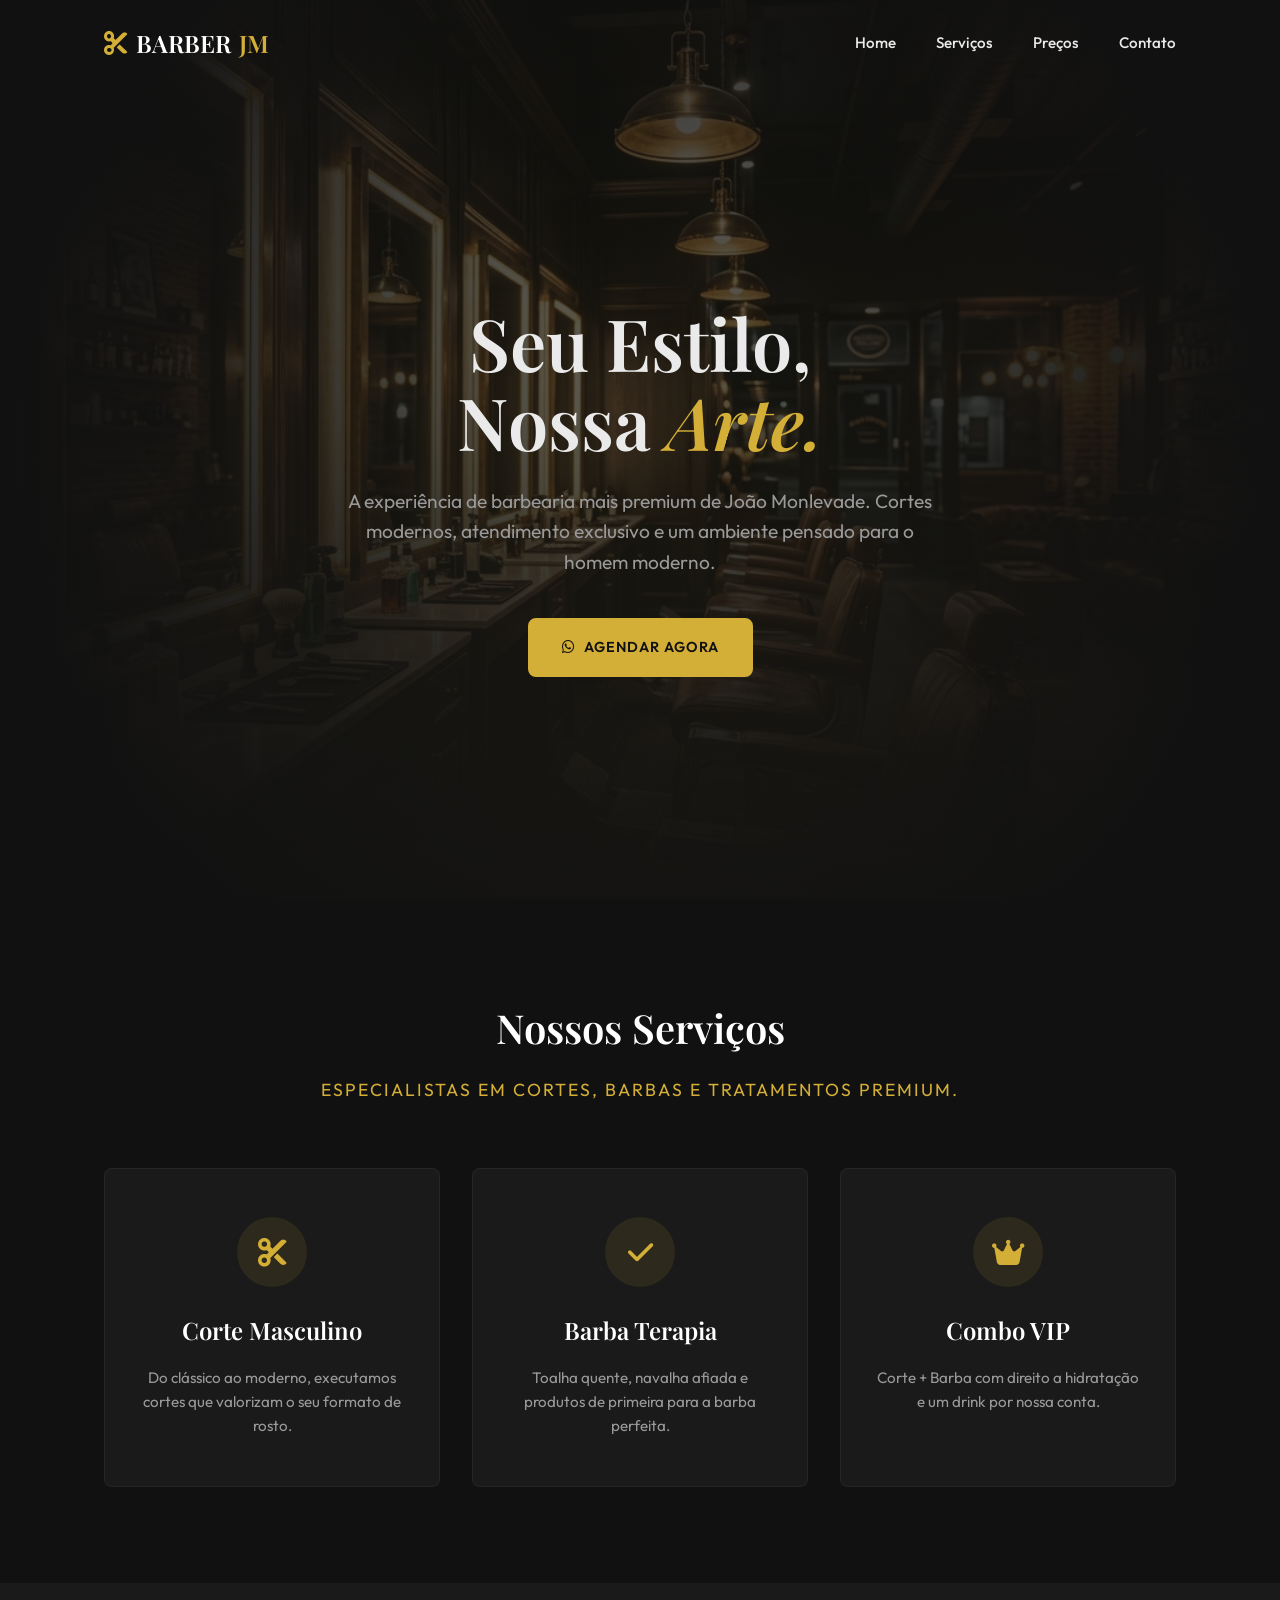
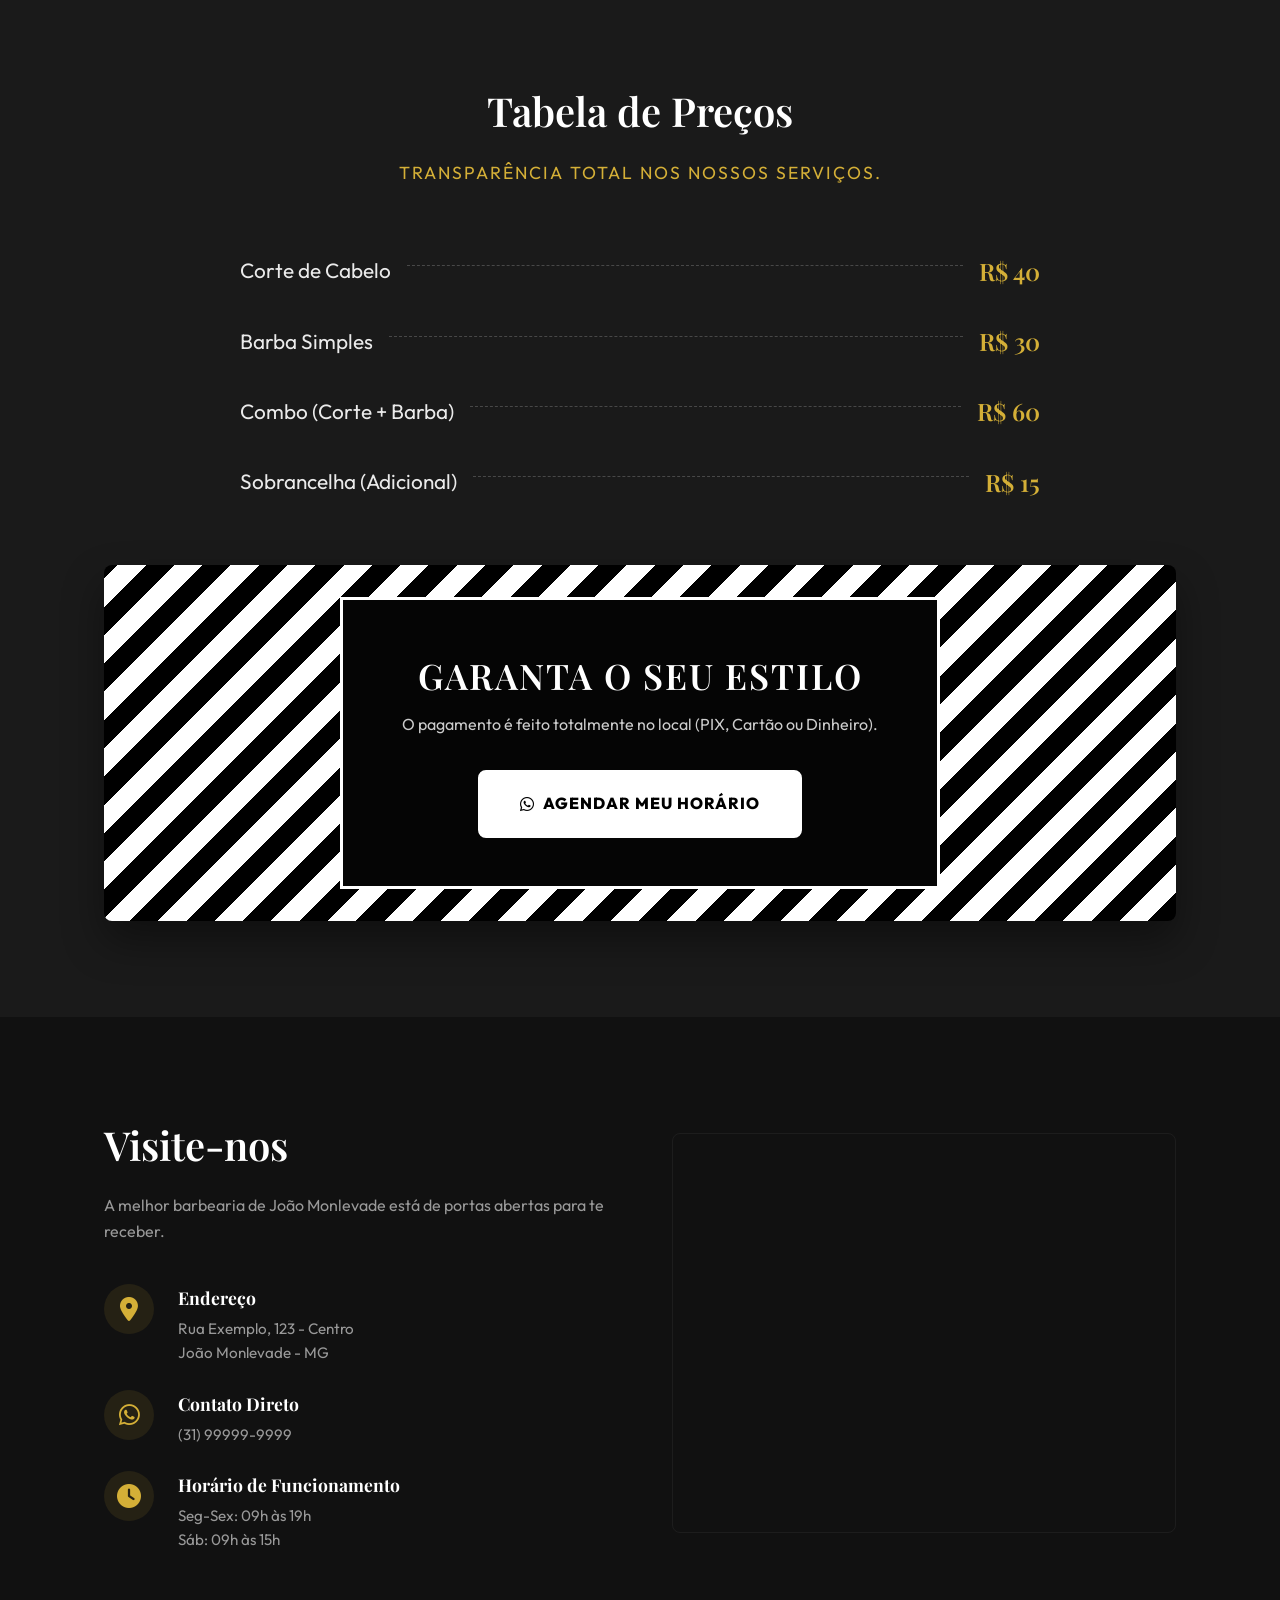
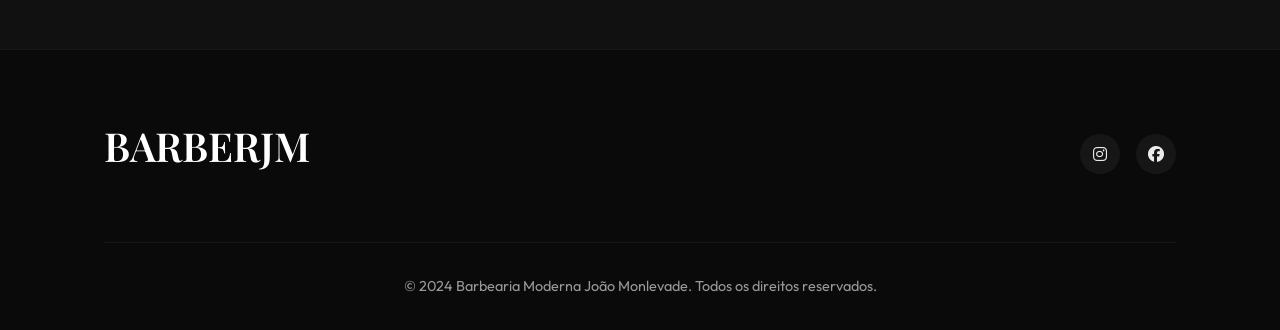
==== index.html @ a41adf72 "Initial commit" ====
<!DOCTYPE html>
<html lang="pt-BR">
<head>
    <meta charset="UTF-8">
    <meta name="viewport" content="width=device-width, initial-scale=1.0">
    <meta name="description" content="A melhor barbearia em João Monlevade. Cortes masculinos modernos, barba, e experiência premium. Agende já o seu horário!">
    <meta name="keywords" content="Barbearia em João Monlevade, Corte masculino João Monlevade, Barbeiro João Monlevade, Barba, Corte de Cabelo Masculino">
    <title>Barbearia Moderna | João Monlevade</title>
    
    <!-- Google Fonts -->
    <link rel="preconnect" href="https://fonts.googleapis.com">
    <link rel="preconnect" href="https://fonts.gstatic.com" crossorigin>
    <link href="https://fonts.googleapis.com/css2?family=Outfit:wght@300;400;600;800&family=Playfair+Display:ital,wght@0,600;1,600&display=swap" rel="stylesheet">
    
    <!-- Font Awesome for Icons -->
    <link rel="stylesheet" href="https://cdnjs.cloudflare.com/ajax/libs/font-awesome/6.4.0/css/all.min.css">
    
    <!-- Custom CSS -->
    <link rel="stylesheet" href="css/style.css">
</head>
<body>
    <nav class="navbar">
        <div class="nav-container">
            <a href="#" class="logo">
                <i class="fa-solid fa-scissors"></i> BARBER<span>JM</span>
            </a>
            <ul class="nav-links">
                <li><a href="#home">Home</a></li>
                <li><a href="#servicos">Serviços</a></li>
                <li><a href="#precos">Preços</a></li>
                <li><a href="#contato">Contato</a></li>
            </ul>
            <div class="hamburger">
                <i class="fa-solid fa-bars"></i>
            </div>
        </div>
    </nav>

    <!-- Hero Section -->
    <section id="home" class="hero">
        <div class="hero-content">
            <h1 class="reveal-text">Seu Estilo,<br> Nossa <span>Arte.</span></h1>
            <p class="reveal-fade">A experiência de barbearia mais premium de João Monlevade. Cortes modernos, atendimento exclusivo e um ambiente pensado para o homem moderno.</p>
            <a href="https://wa.me/5531999999999?text=Olá,%20vim%20pelo%20site%20e%20gostaria%20de%20agendar%20um%20horário!" target="_blank" class="btn btn-primary reveal-fade">
                <i class="fa-brands fa-whatsapp"></i> Agendar Agora
            </a>
        </div>
    </section>

    <!-- Serviços Section -->
    <section id="servicos" class="services">
        <div class="container">
            <div class="section-title">
                <h2>Nossos Serviços</h2>
                <p>Especialistas em cortes, barbas e tratamentos premium.</p>
            </div>
            <div class="services-grid">
                <div class="service-card slide-up">
                    <div class="service-icon"><i class="fa-solid fa-cut"></i></div>
                    <h3>Corte Masculino</h3>
                    <p>Do clássico ao moderno, executamos cortes que valorizam o seu formato de rosto.</p>
                </div>
                <div class="service-card slide-up" style="transition-delay: 100ms;">
                    <div class="service-icon"><i class="fa-solid fa-check"></i></div> <!-- Substituir ícone se preferir -->
                    <h3>Barba Terapia</h3>
                    <p>Toalha quente, navalha afiada e produtos de primeira para a barba perfeita.</p>
                </div>
                <div class="service-card slide-up" style="transition-delay: 200ms;">
                    <div class="service-icon"><i class="fa-solid fa-crown"></i></div>
                    <h3>Combo VIP</h3>
                    <p>Corte + Barba com direito a hidratação e um drink por nossa conta.</p>
                </div>
            </div>
        </div>
    </section>

    <!-- Preços Section -->
    <section id="precos" class="pricing">
        <div class="container">
            <div class="section-title">
                <h2>Tabela de Preços</h2>
                <p>Transparência total nos nossos serviços.</p>
            </div>
            <div class="pricing-list">
                <div class="price-item slide-up">
                    <div class="price-info">
                        <h4>Corte de Cabelo</h4>
                        <span class="price-dots"></span>
                        <span class="price-value">R$ 40</span>
                    </div>
                </div>
                <div class="price-item slide-up" style="transition-delay: 100ms;">
                    <div class="price-info">
                        <h4>Barba Simples</h4>
                        <span class="price-dots"></span>
                        <span class="price-value">R$ 30</span>
                    </div>
                </div>
                <div class="price-item slide-up" style="transition-delay: 200ms;">
                    <div class="price-info">
                        <h4>Combo (Corte + Barba)</h4>
                        <span class="price-dots"></span>
                        <span class="price-value">R$ 60</span>
                    </div>
                </div>
                <div class="price-item slide-up" style="transition-delay: 300ms;">
                    <div class="price-info">
                        <h4>Sobrancelha (Adicional)</h4>
                        <span class="price-dots"></span>
                        <span class="price-value">R$ 15</span>
                    </div>
                </div>
            </div>
            <div class="pricing-cta text-center slide-up agendar-highlight" style="transition-delay: 400ms;">
                <div class="agendar-content">
                    <h3 class="agendar-title">Garanta o seu estilo</h3>
                    <p class="mb-4 text-bw">O pagamento é feito totalmente no local (PIX, Cartão ou Dinheiro).</p>
                    <a href="https://wa.me/5531999999999?text=Olá,%20vim%20pelo%20site%20e%20gostaria%20de%20agendar%20um%20horário!" target="_blank" class="btn btn-bw">
                        <i class="fa-brands fa-whatsapp"></i> Agendar Meu Horário
                    </a>
                </div>
            </div>
        </div>
    </section>

    <!-- Contato Section -->
    <section id="contato" class="contact">
        <div class="container">
            <div class="contact-grid">
                <div class="contact-info slide-up">
                    <h2>Visite-nos</h2>
                    <p>A melhor barbearia de João Monlevade está de portas abertas para te receber.</p>
                    
                    <ul class="contact-list">
                        <li>
                            <i class="fa-solid fa-location-dot"></i>
                            <div>
                                <strong>Endereço</strong>
                                <p>Rua Exemplo, 123 - Centro<br>João Monlevade - MG</p>
                            </div>
                        </li>
                        <li>
                            <i class="fa-brands fa-whatsapp"></i>
                            <div>
                                <strong>Contato Direto</strong>
                                <p>(31) 99999-9999</p>
                            </div>
                        </li>
                        <li>
                            <i class="fa-solid fa-clock"></i>
                            <div>
                                <strong>Horário de Funcionamento</strong>
                                <p>Seg-Sex: 09h às 19h<br>Sáb: 09h às 15h</p>
                            </div>
                        </li>
                    </ul>
                </div>
                
                <div class="contact-map slide-up" style="transition-delay: 200ms;">
                    <!-- Placeholder for Map, using iframe for João Monlevade -->
                    <iframe src="https://www.google.com/maps/embed?pb=!1m18!1m12!1m3!1d119932.74836692994!2d-43.250106209503484!3d-19.805567341300965!2m3!1f0!2f0!3f0!3m2!1i1024!2i768!4f13.1!3m3!1m2!1s0xa507567e7bed0f%3A0xe5a1768853f6da64!2sJo%C3%A3o%20Monlevade%2C%20MG!5e0!3m2!1spt-BR!2sbr!4v1700000000000!5m2!1spt-BR!2sbr" width="100%" height="100%" style="border:0;" allowfullscreen="" loading="lazy" referrerpolicy="no-referrer-when-downgrade"></iframe>
                </div>
            </div>
        </div>
    </section>

    <!-- Footer -->
    <footer>
        <div class="container">
            <div class="footer-content">
                <div class="footer-logo">
                    <h2>BARBER<span>JM</span></h2>
                </div>
                <div class="footer-social">
                    <a href="#"><i class="fa-brands fa-instagram"></i></a>
                    <a href="#"><i class="fa-brands fa-facebook"></i></a>
                </div>
            </div>
            <div class="footer-bottom">
                <p>&copy; 2024 Barbearia Moderna João Monlevade. Todos os direitos reservados.</p>
            </div>
        </div>
    </footer>

    <!-- Scripts -->
    <script src="js/script.js"></script>
</body>
</html>
---- css/style.css ----
/* =========================================
   VARIÁVEIS DE ESTILO - PREMIUM BARBERSHOP
========================================== */
:root {
    --color-primary: #111111;      /* Fundo escuro */
    --color-primary-light: #1A1A1A;/* Fundo secundário (Cards) */
    --color-accent: #D4AF37;       /* Dourado Gold Premium */
    --color-accent-hover: #F3CA40; /* Dourado mais claro p/ hover */
    --color-text: #EAEAEA;         /* Branco Off-White para leitura */
    --color-text-muted: #999999;
    
    --font-heading: 'Playfair Display', serif;
    --font-body: 'Outfit', sans-serif;
    
    --transition: all 0.3s cubic-bezier(0.4, 0, 0.2, 1);
    --border-radius: 8px;
}

/* =========================================
   RESETS GERAIS
========================================== */
* {
    margin: 0;
    padding: 0;
    box-sizing: border-box;
}

html {
    scroll-behavior: smooth;
    font-size: 16px;
}

body {
    font-family: var(--font-body);
    background-color: var(--color-primary);
    color: var(--color-text);
    line-height: 1.6;
    overflow-x: hidden;
}

a {
    text-decoration: none;
    color: inherit;
    transition: var(--transition);
}

ul {
    list-style: none;
}

img {
    max-width: 100%;
    height: auto;
    display: block;
}

/* UTILITÁRIOS */
.container {
    max-width: 1200px;
    margin: 0 auto;
    padding: 0 5%;
}

.text-center { text-align: center; }
.mb-4 { margin-bottom: 2rem; }

/* =========================================
   TYPOGRAPHY & HEADINGS
========================================== */
h1, h2, h3, h4 {
    font-family: var(--font-heading);
    font-weight: 600;
}

h2 {
    font-size: 2.5rem;
    margin-bottom: 1rem;
    color: #FFF;
}

.section-title {
    text-align: center;
    margin-bottom: 4rem;
}

.section-title p {
    color: var(--color-accent);
    font-size: 1.1rem;
    text-transform: uppercase;
    letter-spacing: 2px;
}

/* =========================================
   BUTTONS
========================================== */
.btn {
    display: inline-flex;
    align-items: center;
    justify-content: center;
    gap: 0.5rem;
    padding: 1rem 2rem;
    font-weight: 600;
    font-family: var(--font-body);
    border-radius: var(--border-radius);
    cursor: pointer;
    text-transform: uppercase;
    letter-spacing: 1px;
    font-size: 0.9rem;
    position: relative;
    overflow: hidden;
    z-index: 1;
}

.btn-primary {
    background: var(--color-accent);
    color: var(--color-primary);
    border: 2px solid var(--color-accent);
}

.btn-primary:active {
	 transform: scale(0.98);
}

.btn-primary::before {
    content: '';
    position: absolute;
    top: 0; left: 0; right: 0; bottom: 0;
    background: #FFF;
    z-index: -1;
    transform: scaleX(0);
    transform-origin: right;
    transition: transform 0.4s ease-in-out;
}

.btn-primary:hover::before {
    transform: scaleX(1);
    transform-origin: left;
}

.btn-primary:hover {
    color: var(--color-primary);
    border-color: #FFF;
}

.btn-outline {
    background: transparent;
    color: var(--color-accent);
    border: 2px solid var(--color-accent);
}

.btn-outline:hover {
    background: var(--color-accent);
    color: var(--color-primary);
}

/* =========================================
   NAVIGATION (NAVBAR)
========================================== */
.navbar {
    position: fixed;
    top: 0; left: 0; right: 0;
    padding: 1.5rem 0;
    background: transparent;
    z-index: 1000;
    transition: var(--transition);
}

.navbar.scrolled {
    background: rgba(17, 17, 17, 0.95);
    backdrop-filter: blur(10px);
    padding: 1rem 0;
    box-shadow: 0 4px 20px rgba(0,0,0,0.5);
}

.nav-container {
    max-width: 1200px;
    margin: 0 auto;
    padding: 0 5%;
    display: flex;
    justify-content: space-between;
    align-items: center;
}

.logo {
    font-family: var(--font-heading);
    font-size: 1.5rem;
    font-weight: 600;
    color: #FFF;
    display: flex;
    align-items: center;
    gap: 0.5rem;
}

.logo span {
    color: var(--color-accent);
}

.logo i {
    color: var(--color-accent);
}

.nav-links {
    display: flex;
    gap: 2.5rem;
}

.nav-links a {
    color: var(--color-text);
    font-size: 0.95rem;
    font-weight: 500;
    position: relative;
}

.nav-links a::after {
    content: '';
    position: absolute;
    bottom: -5px;
    left: 0;
    width: 0;
    height: 2px;
    background: var(--color-accent);
    transition: var(--transition);
}

.nav-links a:hover::after {
    width: 100%;
}

.hamburger {
    display: none;
    font-size: 1.5rem;
    cursor: pointer;
    color: white;
}

/* =========================================
   HERO SECTION
========================================== */
.hero {
    height: 100vh;
    min-height: 600px;
    display: flex;
    align-items: center;
    justify-content: center;
    text-align: center;
    position: relative;
    background: linear-gradient(rgba(0,0,0,0.4), rgba(17,17,17,1)), url('../hero-bg.png') center/cover no-repeat;
    padding-top: 80px;
}

/* Fallback gradient if image not found */
.hero::before {
    content: '';
    position: absolute;
    inset: 0;
    background: radial-gradient(circle, rgba(212,175,55,0.05) 0%, rgba(17,17,17,1) 80%);
    z-index: 1;
}

.hero-content {
    position: relative;
    z-index: 2;
    max-width: 800px;
    padding: 0 5%;
}

.hero h1 {
    font-size: 4.5rem;
    line-height: 1.1;
    margin-bottom: 1.5rem;
}

.hero h1 span {
    color: var(--color-accent);
    font-style: italic;
}

.hero p {
    font-size: 1.2rem;
    color: var(--color-text-muted);
    margin-bottom: 2.5rem;
    max-width: 600px;
    margin-left: auto;
    margin-right: auto;
}

/* =========================================
   SERVICES SECTION
========================================== */
.services {
    padding: 6rem 0;
    background-color: var(--color-primary);
}

.services-grid {
    display: grid;
    grid-template-columns: repeat(auto-fit, minmax(300px, 1fr));
    gap: 2rem;
}

.service-card {
    background: var(--color-primary-light);
    padding: 3rem 2rem;
    border-radius: var(--border-radius);
    text-align: center;
    transition: all 0.4s ease;
    border: 1px solid rgba(255,255,255,0.05);
}

.service-card:hover {
    transform: translateY(-10px);
    border-color: var(--color-accent);
    box-shadow: 0 10px 30px rgba(212, 175, 55, 0.1);
}

.service-icon {
    width: 70px;
    height: 70px;
    margin: 0 auto 1.5rem;
    background: rgba(212, 175, 55, 0.1);
    color: var(--color-accent);
    border-radius: 50%;
    display: flex;
    align-items: center;
    justify-content: center;
    font-size: 1.8rem;
    transition: var(--transition);
}

.service-card:hover .service-icon {
    background: var(--color-accent);
    color: var(--color-primary);
}

.service-card h3 {
    font-size: 1.5rem;
    margin-bottom: 1rem;
    color: #FFF;
}

.service-card p {
    color: var(--color-text-muted);
    font-size: 0.95rem;
}

/* =========================================
   PRICING SECTION
========================================== */
.pricing {
    padding: 6rem 0;
    background-color: var(--color-primary-light);
}

.pricing-list {
    max-width: 800px;
    margin: 0 auto 4rem;
}

.price-item {
    margin-bottom: 2rem;
}

.price-info {
    display: flex;
    align-items: center;
    margin-bottom: 0.5rem;
}

.price-info h4 {
    font-size: 1.3rem;
    font-family: var(--font-body);
    font-weight: 400;
    white-space: nowrap;
}

.price-dots {
    flex-grow: 1;
    border-bottom: 1px dashed rgba(255,255,255,0.2);
    margin: 0 1rem;
    position: relative;
    top: -5px;
}

.price-value {
    font-family: var(--font-heading);
    font-size: 1.5rem;
    color: var(--color-accent);
    font-weight: 600;
    white-space: nowrap;
}

/* =========================================
   AGENDAR HIGHLIGHT (B&W Striking Detail)
========================================== */
.agendar-highlight {
    margin-top: 4rem;
    padding: 2rem;
    /* Striking Black and White Diagonal Stripes */
    background: repeating-linear-gradient(
        -45deg,
        #000000,
        #000000 20px,
        #ffffff 20px,
        #ffffff 40px
    );
    position: relative;
    border-radius: var(--border-radius);
    box-shadow: 0 20px 40px rgba(0,0,0,0.4);
    overflow: hidden;
}

.agendar-content {
    background: #050505; /* Deep black inside */
    padding: 3rem 2rem;
    border: 3px solid #FFF; /* Thick white border for B&W striking look */
    max-width: 600px;
    margin: 0 auto;
    position: relative;
    z-index: 2;
}

.agendar-title {
    font-size: 2.2rem;
    color: #FFF;
    margin-bottom: 0.5rem;
    text-transform: uppercase;
    letter-spacing: 2px;
}

.text-bw {
    color: #CCC;
    font-size: 1rem;
}

.btn-bw {
    background: #FFF;
    color: #000;
    border: 2px solid #FFF;
    font-weight: 800;
    font-size: 1rem;
    padding: 1.2rem 2.5rem;
    transition: all 0.3s cubic-bezier(0.4, 0, 0.2, 1);
}

.btn-bw:hover {
    background: #000;
    color: #FFF;
    border-color: #FFF;
    box-shadow: 0 0 20px rgba(255,255,255,0.4);
}

/* =========================================
   CONTACT SECTION
========================================== */
.contact {
    padding: 6rem 0;
}

.contact-grid {
    display: grid;
    grid-template-columns: 1fr 1fr;
    gap: 4rem;
    align-items: center;
}

.contact-info h2 {
    margin-bottom: 1rem;
}

.contact-info > p {
    color: var(--color-text-muted);
    margin-bottom: 2.5rem;
}

.contact-list {
    display: flex;
    flex-direction: column;
    gap: 1.5rem;
}

.contact-list li {
    display: flex;
    gap: 1.5rem;
    align-items: flex-start;
}

.contact-list i {
    font-size: 1.5rem;
    color: var(--color-accent);
    background: rgba(212, 175, 55, 0.1);
    width: 50px;
    height: 50px;
    display: flex;
    align-items: center;
    justify-content: center;
    border-radius: 50%;
    flex-shrink: 0;
}

.contact-list strong {
    display: block;
    color: #FFF;
    margin-bottom: 0.3rem;
    font-family: var(--font-heading);
    font-size: 1.1rem;
}

.contact-list p {
    color: var(--color-text-muted);
    font-size: 0.95rem;
}

.contact-map {
    height: 400px;
    border-radius: var(--border-radius);
    overflow: hidden;
    border: 1px solid rgba(255,255,255,0.05);
}

/* =========================================
   FOOTER
========================================== */
footer {
    background: #0A0A0A;
    padding: 4rem 0 2rem;
    border-top: 1px solid rgba(255,255,255,0.05);
}

.footer-content {
    display: flex;
    justify-content: space-between;
    align-items: center;
    margin-bottom: 3rem;
}

.footer-social {
    display: flex;
    gap: 1rem;
}

.footer-social a {
    width: 40px;
    height: 40px;
    border-radius: 50%;
    background: rgba(255,255,255,0.05);
    display: flex;
    align-items: center;
    justify-content: center;
    color: var(--color-text);
    transition: var(--transition);
}

.footer-social a:hover {
    background: var(--color-accent);
    color: var(--color-primary);
    transform: translateY(-3px);
}

.footer-bottom {
    text-align: center;
    padding-top: 2rem;
    border-top: 1px solid rgba(255,255,255,0.05);
    color: var(--color-text-muted);
    font-size: 0.9rem;
}

/* =========================================
   ANIMATIONS (AOS Style, pure CSS+JS)
========================================== */
.slide-up {
    opacity: 0;
    transform: translateY(40px);
    transition: opacity 0.8s ease-out, transform 0.8s ease-out;
}

.slide-up.visible {
    opacity: 1;
    transform: translateY(0);
}

/* =========================================
   RESPONSIVO / MEDIA QUERIES
========================================== */
@media screen and (max-width: 900px) {
    .hero h1 { font-size: 3.5rem; }
    .contact-grid { grid-template-columns: 1fr; gap: 3rem; }
    .contact-map { height: 300px; }
}

@media screen and (max-width: 768px) {
    .hamburger { display: block; }
    
    .nav-links {
        position: fixed;
        top: 0; right: -100%;
        height: 100vh;
        width: 80%;
        max-width: 300px;
        background: var(--color-primary-light);
        flex-direction: column;
        justify-content: center;
        align-items: center;
        gap: 2rem;
        transition: right 0.4s ease;
        box-shadow: -5px 0 30px rgba(0,0,0,0.5);
    }

    .nav-links.active { right: 0; }
    
    .hero h1 { font-size: 2.8rem; }
    .section-title h2 { font-size: 2rem; }
    
    .pricing-list { padding: 0 1rem; }
}

@media screen and (max-width: 480px) {
    .hero h1 { font-size: 2.2rem; }
    .btn { width: 100%; padding: 1rem; }
    .price-info { flex-direction: column; align-items: flex-start; }
    .price-dots { display: none; }
    .price-value { margin-top: 0.5rem; align-self: flex-start; }
    .price-item {
        background: rgba(255,255,255,0.02);
        padding: 1rem;
        border-radius: var(--border-radius);
    }
}
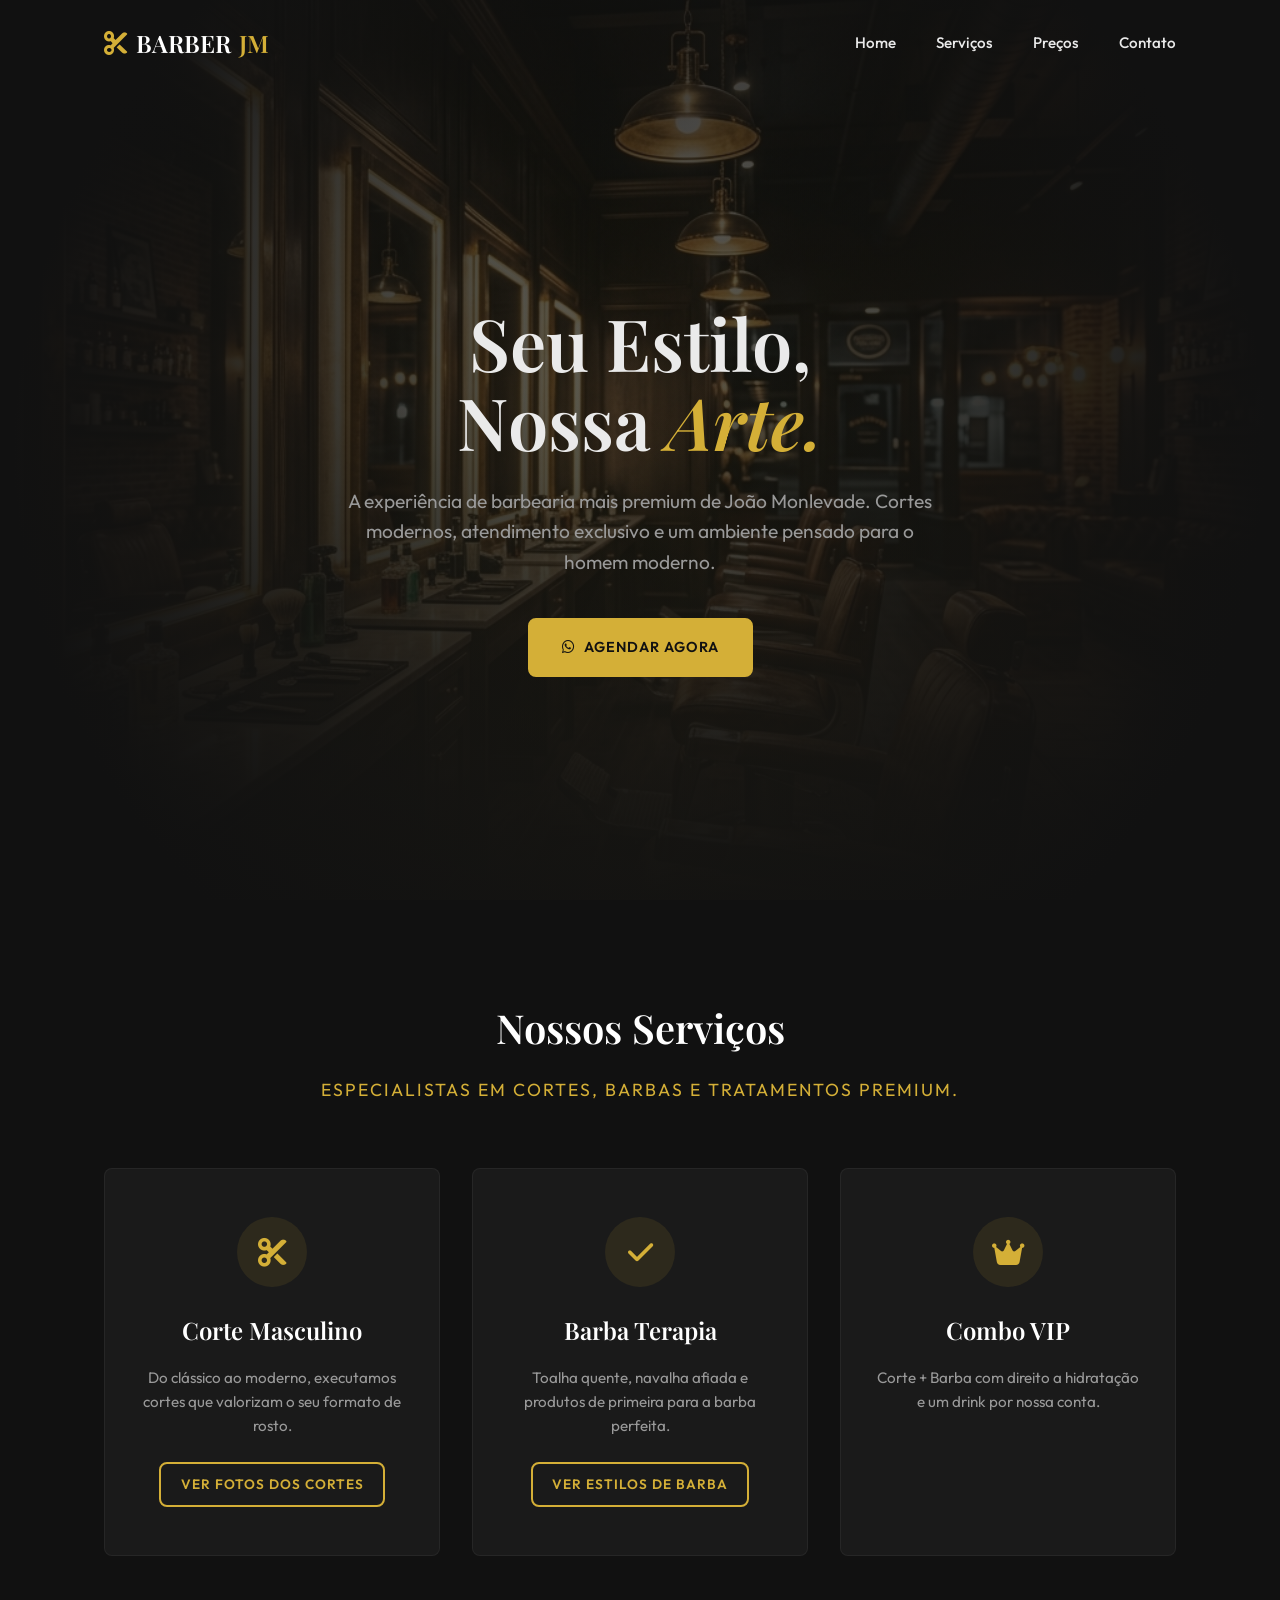
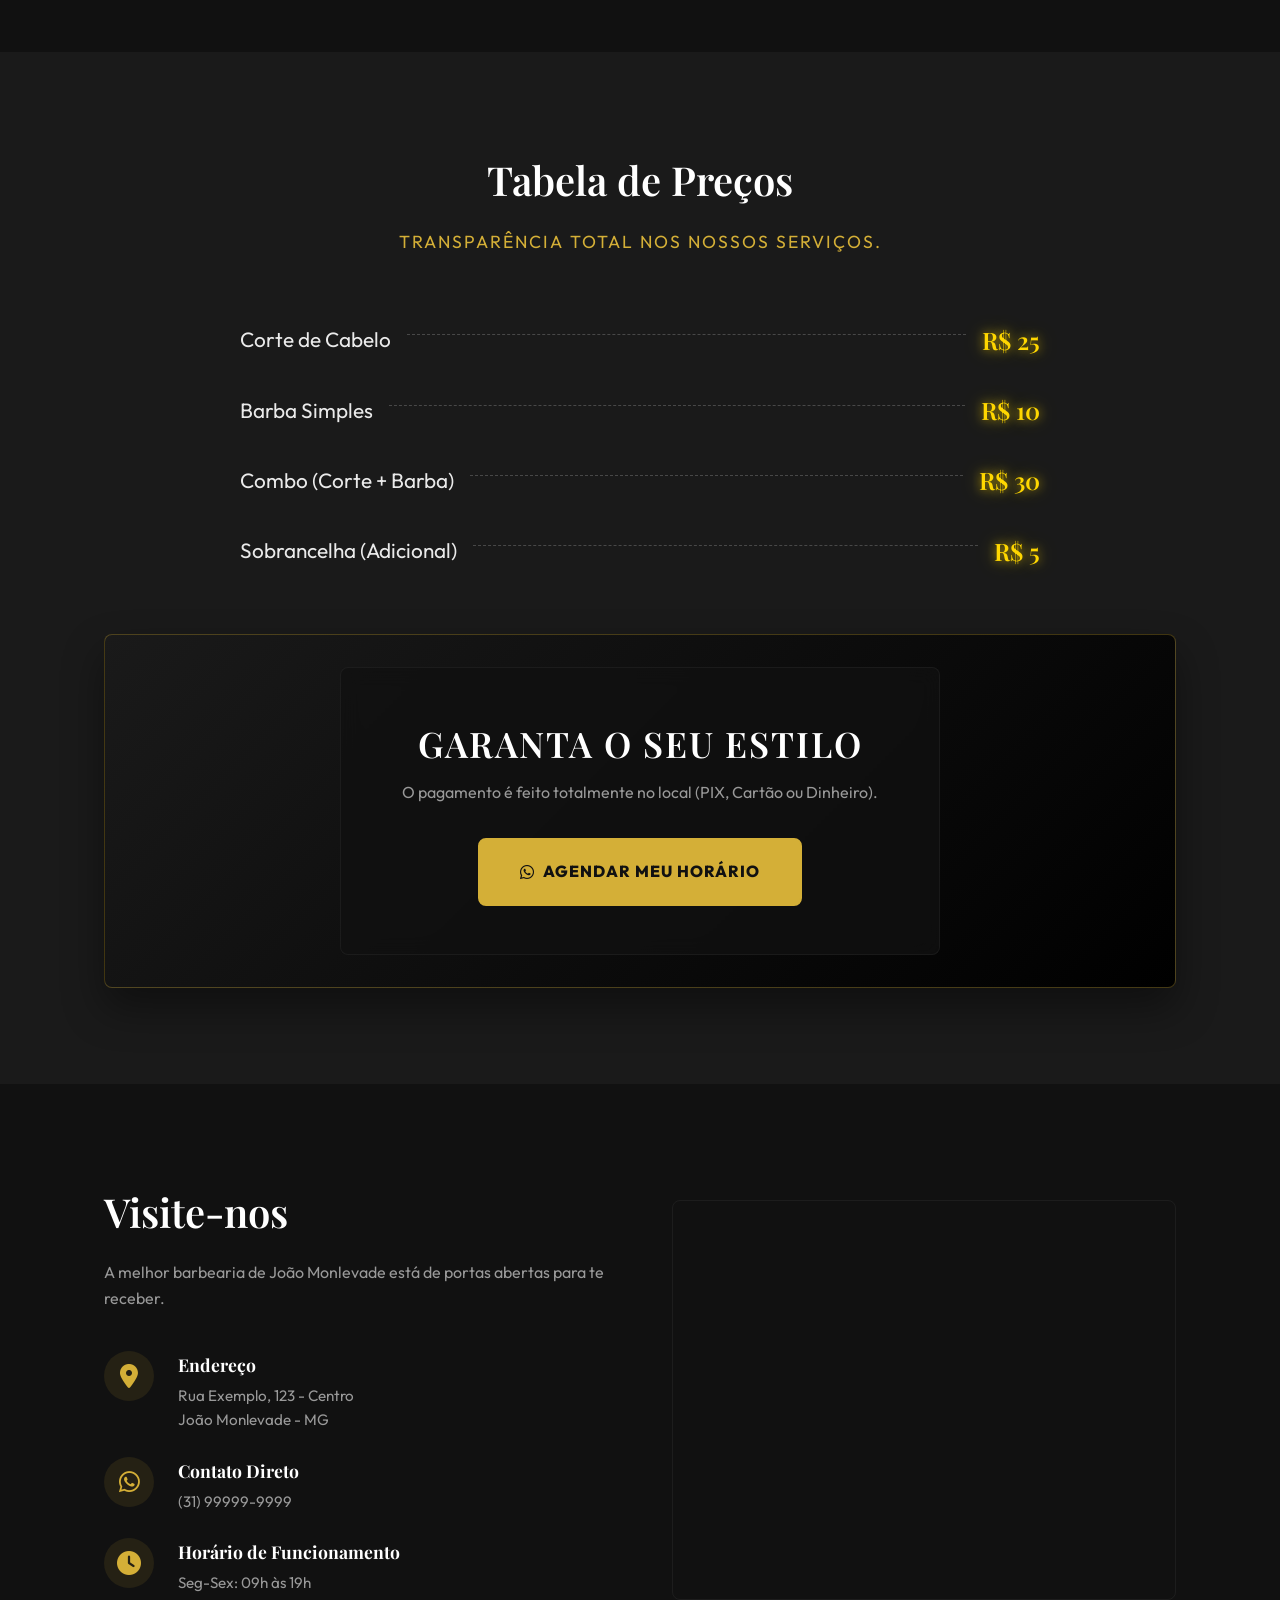
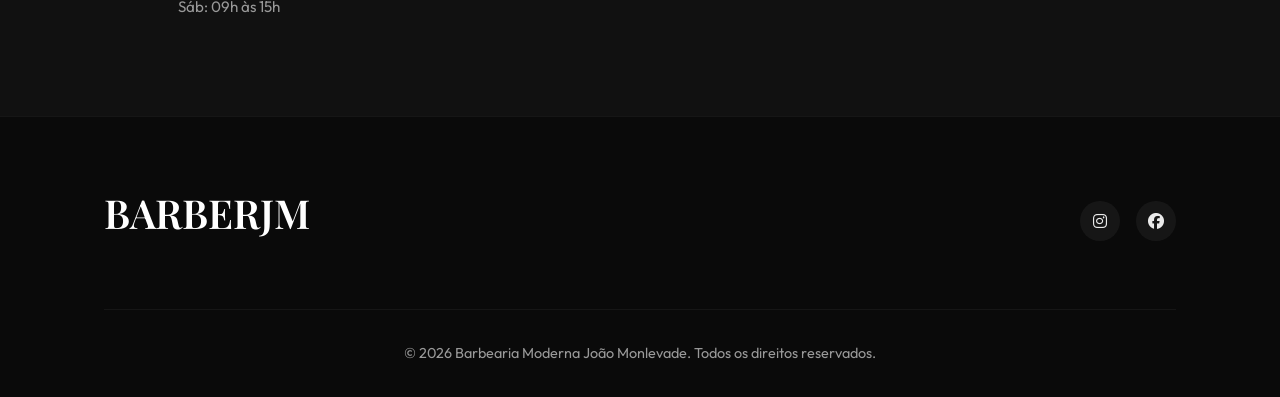
==== commit 03efd975: "Adiciona paginas de galeria de cortes" ====
--- a/index.html
+++ b/index.html
@@ -1,23 +1,29 @@
 <!DOCTYPE html>
 <html lang="pt-BR">
+
 <head>
     <meta charset="UTF-8">
     <meta name="viewport" content="width=device-width, initial-scale=1.0">
-    <meta name="description" content="A melhor barbearia em João Monlevade. Cortes masculinos modernos, barba, e experiência premium. Agende já o seu horário!">
-    <meta name="keywords" content="Barbearia em João Monlevade, Corte masculino João Monlevade, Barbeiro João Monlevade, Barba, Corte de Cabelo Masculino">
+    <meta name="description"
+        content="A melhor barbearia em João Monlevade. Cortes masculinos modernos, barba, e experiência premium. Agende já o seu horário!">
+    <meta name="keywords"
+        content="Barbearia em João Monlevade, Corte masculino João Monlevade, Barbeiro João Monlevade, Barba, Corte de Cabelo Masculino">
     <title>Barbearia Moderna | João Monlevade</title>
-    
+
     <!-- Google Fonts -->
     <link rel="preconnect" href="https://fonts.googleapis.com">
     <link rel="preconnect" href="https://fonts.gstatic.com" crossorigin>
-    <link href="https://fonts.googleapis.com/css2?family=Outfit:wght@300;400;600;800&family=Playfair+Display:ital,wght@0,600;1,600&display=swap" rel="stylesheet">
-    
+    <link
+        href="https://fonts.googleapis.com/css2?family=Outfit:wght@300;400;600;800&family=Playfair+Display:ital,wght@0,600;1,600&display=swap"
+        rel="stylesheet">
+
     <!-- Font Awesome for Icons -->
     <link rel="stylesheet" href="https://cdnjs.cloudflare.com/ajax/libs/font-awesome/6.4.0/css/all.min.css">
-    
+
     <!-- Custom CSS -->
     <link rel="stylesheet" href="css/style.css">
 </head>
+
 <body>
     <nav class="navbar">
         <div class="nav-container">
@@ -40,8 +46,10 @@
     <section id="home" class="hero">
         <div class="hero-content">
             <h1 class="reveal-text">Seu Estilo,<br> Nossa <span>Arte.</span></h1>
-            <p class="reveal-fade">A experiência de barbearia mais premium de João Monlevade. Cortes modernos, atendimento exclusivo e um ambiente pensado para o homem moderno.</p>
-            <a href="https://wa.me/5531999999999?text=Olá,%20vim%20pelo%20site%20e%20gostaria%20de%20agendar%20um%20horário!" target="_blank" class="btn btn-primary reveal-fade">
+            <p class="reveal-fade">A experiência de barbearia mais premium de João Monlevade. Cortes modernos,
+                atendimento exclusivo e um ambiente pensado para o homem moderno.</p>
+            <a href="https://wa.me/5531999999999?text=Olá,%20vim%20pelo%20site%20e%20gostaria%20de%20agendar%20um%20horário!"
+                target="_blank" class="btn btn-primary reveal-fade">
                 <i class="fa-brands fa-whatsapp"></i> Agendar Agora
             </a>
         </div>
@@ -59,11 +67,14 @@
                     <div class="service-icon"><i class="fa-solid fa-cut"></i></div>
                     <h3>Corte Masculino</h3>
                     <p>Do clássico ao moderno, executamos cortes que valorizam o seu formato de rosto.</p>
+                    <a href="cortes.html" class="btn btn-outline" style="margin-top: 1.5rem; padding: 0.6rem 1.2rem; font-size: 0.85rem;">Ver Fotos dos Cortes</a>
                 </div>
                 <div class="service-card slide-up" style="transition-delay: 100ms;">
-                    <div class="service-icon"><i class="fa-solid fa-check"></i></div> <!-- Substituir ícone se preferir -->
+                    <div class="service-icon"><i class="fa-solid fa-check"></i></div>
+                    <!-- Substituir ícone se preferir -->
                     <h3>Barba Terapia</h3>
                     <p>Toalha quente, navalha afiada e produtos de primeira para a barba perfeita.</p>
+                    <a href="barbas.html" class="btn btn-outline" style="margin-top: 1.5rem; padding: 0.6rem 1.2rem; font-size: 0.85rem;">Ver Estilos de Barba</a>
                 </div>
                 <div class="service-card slide-up" style="transition-delay: 200ms;">
                     <div class="service-icon"><i class="fa-solid fa-crown"></i></div>
@@ -86,40 +97,41 @@
                     <div class="price-info">
                         <h4>Corte de Cabelo</h4>
                         <span class="price-dots"></span>
-                        <span class="price-value">R$ 40</span>
+                        <span class="price-value highlight-price">R$ 25</span>
                     </div>
                 </div>
                 <div class="price-item slide-up" style="transition-delay: 100ms;">
                     <div class="price-info">
                         <h4>Barba Simples</h4>
                         <span class="price-dots"></span>
-                        <span class="price-value">R$ 30</span>
+                        <span class="price-value highlight-price">R$ 10</span>
                     </div>
                 </div>
                 <div class="price-item slide-up" style="transition-delay: 200ms;">
                     <div class="price-info">
                         <h4>Combo (Corte + Barba)</h4>
                         <span class="price-dots"></span>
-                        <span class="price-value">R$ 60</span>
+                        <span class="price-value highlight-price">R$ 30</span>
                     </div>
                 </div>
                 <div class="price-item slide-up" style="transition-delay: 300ms;">
                     <div class="price-info">
                         <h4>Sobrancelha (Adicional)</h4>
                         <span class="price-dots"></span>
-                        <span class="price-value">R$ 15</span>
-                    </div>
-                </div>
-            </div>
-            <div class="pricing-cta text-center slide-up agendar-highlight" style="transition-delay: 400ms;">
-                <div class="agendar-content">
-                    <h3 class="agendar-title">Garanta o seu estilo</h3>
-                    <p class="mb-4 text-bw">O pagamento é feito totalmente no local (PIX, Cartão ou Dinheiro).</p>
-                    <a href="https://wa.me/5531999999999?text=Olá,%20vim%20pelo%20site%20e%20gostaria%20de%20agendar%20um%20horário!" target="_blank" class="btn btn-bw">
-                        <i class="fa-brands fa-whatsapp"></i> Agendar Meu Horário
-                    </a>
-                </div>
-            </div>
+                        <span class="price-value highlight-price">R$ 5</span>
+                    </div>
+                </div>
+            </div>
+        <div class="pricing-cta text-center slide-up agendar-highlight" style="transition-delay: 400ms;">
+            <div class="agendar-content">
+                <h3 class="agendar-title">Garanta o seu estilo</h3>
+                <p class="mb-4 text-bw">O pagamento é feito totalmente no local (PIX, Cartão ou Dinheiro).</p>
+                <a href="https://wa.me/5531999999999?text=Olá,%20vim%20pelo%20site%20e%20gostaria%20de%20agendar%20um%20horário!"
+                    target="_blank" class="btn btn-bw">
+                    <i class="fa-brands fa-whatsapp"></i> Agendar Meu Horário
+                </a>
+            </div>
+        </div>
         </div>
     </section>
 
@@ -130,7 +142,7 @@
                 <div class="contact-info slide-up">
                     <h2>Visite-nos</h2>
                     <p>A melhor barbearia de João Monlevade está de portas abertas para te receber.</p>
-                    
+
                     <ul class="contact-list">
                         <li>
                             <i class="fa-solid fa-location-dot"></i>
@@ -155,10 +167,13 @@
                         </li>
                     </ul>
                 </div>
-                
+
                 <div class="contact-map slide-up" style="transition-delay: 200ms;">
                     <!-- Placeholder for Map, using iframe for João Monlevade -->
-                    <iframe src="https://www.google.com/maps/embed?pb=!1m18!1m12!1m3!1d119932.74836692994!2d-43.250106209503484!3d-19.805567341300965!2m3!1f0!2f0!3f0!3m2!1i1024!2i768!4f13.1!3m3!1m2!1s0xa507567e7bed0f%3A0xe5a1768853f6da64!2sJo%C3%A3o%20Monlevade%2C%20MG!5e0!3m2!1spt-BR!2sbr!4v1700000000000!5m2!1spt-BR!2sbr" width="100%" height="100%" style="border:0;" allowfullscreen="" loading="lazy" referrerpolicy="no-referrer-when-downgrade"></iframe>
+                    <iframe
+                        src="https://www.google.com/maps/embed?pb=!1m18!1m12!1m3!1d119932.74836692994!2d-43.250106209503484!3d-19.805567341300965!2m3!1f0!2f0!3f0!3m2!1i1024!2i768!4f13.1!3m3!1m2!1s0xa507567e7bed0f%3A0xe5a1768853f6da64!2sJo%C3%A3o%20Monlevade%2C%20MG!5e0!3m2!1spt-BR!2sbr!4v1700000000000!5m2!1spt-BR!2sbr"
+                        width="100%" height="100%" style="border:0;" allowfullscreen="" loading="lazy"
+                        referrerpolicy="no-referrer-when-downgrade"></iframe>
                 </div>
             </div>
         </div>
@@ -177,7 +192,7 @@
                 </div>
             </div>
             <div class="footer-bottom">
-                <p>&copy; 2024 Barbearia Moderna João Monlevade. Todos os direitos reservados.</p>
+                <p>&copy; 2026 Barbearia Moderna João Monlevade. Todos os direitos reservados.</p>
             </div>
         </div>
     </footer>
@@ -185,4 +200,5 @@
     <!-- Scripts -->
     <script src="js/script.js"></script>
 </body>
-</html>
+
+</html>
--- a/css/style.css
+++ b/css/style.css
@@ -389,30 +389,45 @@
     white-space: nowrap;
 }
 
-/* =========================================
-   AGENDAR HIGHLIGHT (B&W Striking Detail)
+/* DESTAQUE DE VALORES (CHAMATIVO) */
+.highlight-price {
+    display: inline-block;
+    color: #FFD700;
+    text-shadow: 0 0 10px rgba(255, 215, 0, 0.6), 0 0 20px rgba(255, 215, 0, 0.4);
+    animation: pulse-price 1.5s infinite alternate;
+}
+
+@keyframes pulse-price {
+    0% {
+        transform: scale(1);
+        text-shadow: 0 0 10px rgba(255, 215, 0, 0.6), 0 0 20px rgba(255, 215, 0, 0.4);
+    }
+    100% {
+        transform: scale(1.1);
+        text-shadow: 0 0 15px rgba(255, 215, 0, 1), 0 0 25px rgba(255, 215, 0, 0.7);
+    }
+}
+
+/* =========================================
+   AGENDAR HIGHLIGHT (Destaque Simples)
 ========================================== */
 .agendar-highlight {
     margin-top: 4rem;
     padding: 2rem;
-    /* Striking Black and White Diagonal Stripes */
-    background: repeating-linear-gradient(
-        -45deg,
-        #000000,
-        #000000 20px,
-        #ffffff 20px,
-        #ffffff 40px
-    );
+    background: linear-gradient(135deg, var(--color-primary-light), #000000);
     position: relative;
     border-radius: var(--border-radius);
     box-shadow: 0 20px 40px rgba(0,0,0,0.4);
     overflow: hidden;
+    border: 1px solid rgba(212, 175, 55, 0.3);
 }
 
 .agendar-content {
-    background: #050505; /* Deep black inside */
+    background: rgba(17, 17, 17, 0.8);
+    backdrop-filter: blur(10px);
     padding: 3rem 2rem;
-    border: 3px solid #FFF; /* Thick white border for B&W striking look */
+    border: 1px solid rgba(255, 255, 255, 0.05); /* Borda mais sutil */
+    border-radius: var(--border-radius);
     max-width: 600px;
     margin: 0 auto;
     position: relative;
@@ -428,25 +443,26 @@
 }
 
 .text-bw {
-    color: #CCC;
+    color: var(--color-text-muted);
     font-size: 1rem;
 }
 
 .btn-bw {
-    background: #FFF;
-    color: #000;
-    border: 2px solid #FFF;
+    background: var(--color-accent);
+    color: var(--color-primary);
+    border: 2px solid var(--color-accent);
     font-weight: 800;
     font-size: 1rem;
     padding: 1.2rem 2.5rem;
+    border-radius: var(--border-radius);
     transition: all 0.3s cubic-bezier(0.4, 0, 0.2, 1);
 }
 
 .btn-bw:hover {
-    background: #000;
-    color: #FFF;
-    border-color: #FFF;
-    box-shadow: 0 0 20px rgba(255,255,255,0.4);
+    background: transparent;
+    color: var(--color-accent);
+    border-color: var(--color-accent);
+    box-shadow: 0 0 20px rgba(212, 175, 55, 0.2);
 }
 
 /* =========================================
@@ -562,6 +578,49 @@
     border-top: 1px solid rgba(255,255,255,0.05);
     color: var(--color-text-muted);
     font-size: 0.9rem;
+}
+
+/* =========================================
+   GALERIA DE CORTES
+========================================== */
+.gallery {
+    padding: 8rem 0 6rem;
+    background-color: var(--color-primary);
+    min-height: 100vh;
+}
+
+.gallery-grid {
+    display: grid;
+    grid-template-columns: repeat(auto-fit, minmax(280px, 1fr));
+    gap: 1.5rem;
+    margin-top: 3rem;
+}
+
+.gallery-item {
+    position: relative;
+    border-radius: var(--border-radius);
+    overflow: hidden;
+    aspect-ratio: 4/5;
+    border: 1px solid rgba(255,255,255,0.05);
+    transition: var(--transition);
+    cursor: pointer;
+}
+
+.gallery-item:hover {
+    transform: translateY(-5px);
+    border-color: var(--color-accent);
+    box-shadow: 0 10px 30px rgba(212, 175, 55, 0.1);
+}
+
+.gallery-item img {
+    width: 100%;
+    height: 100%;
+    object-fit: cover;
+    transition: transform 0.6s ease;
+}
+
+.gallery-item:hover img {
+    transform: scale(1.05);
 }
 
 /* =========================================
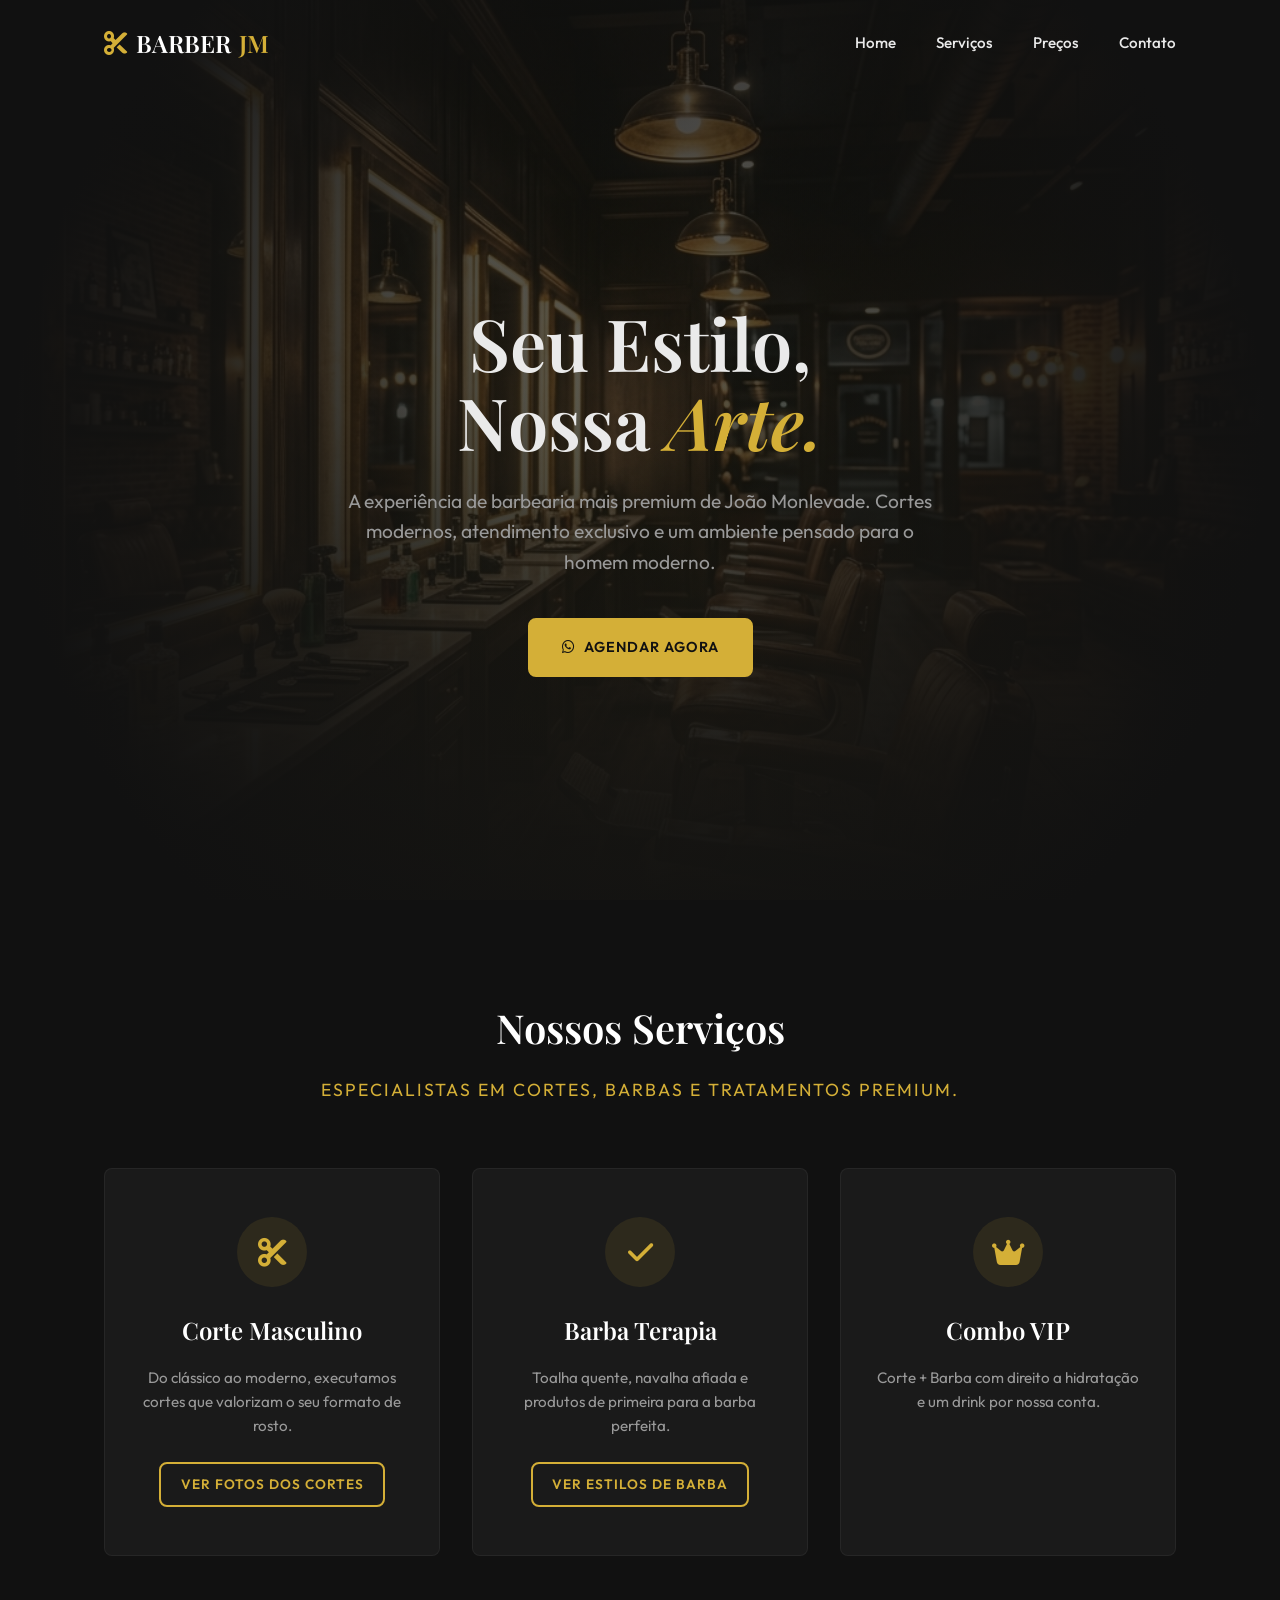
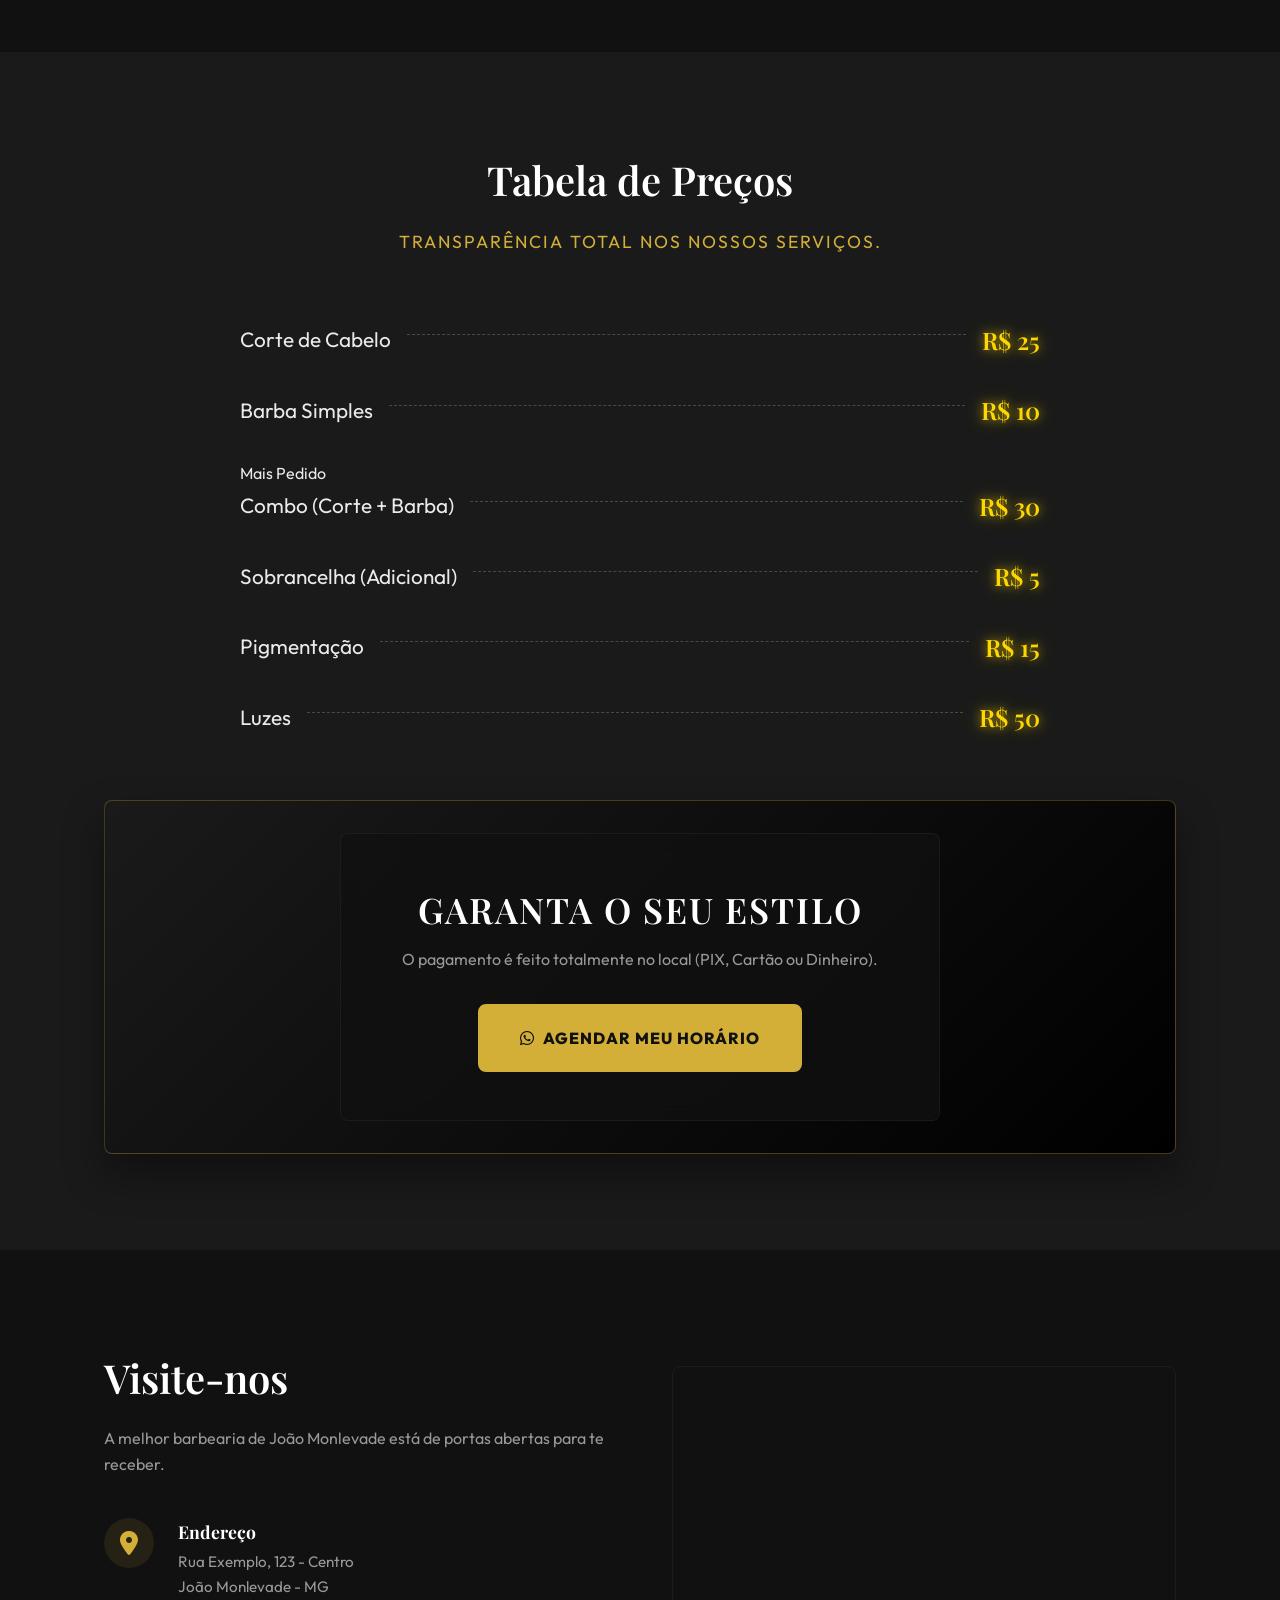
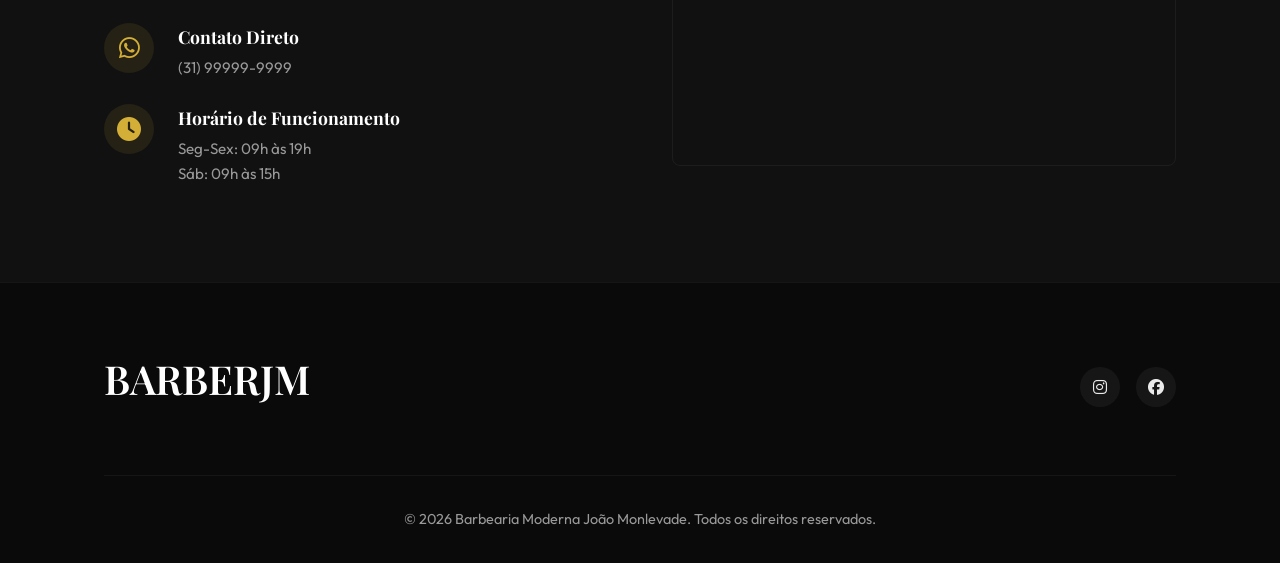
==== commit f3f73195: "Add files via upload" ====
--- a/index.html
+++ b/index.html
@@ -1,204 +1,228 @@
-<!DOCTYPE html>
-<html lang="pt-BR">
-
-<head>
-    <meta charset="UTF-8">
-    <meta name="viewport" content="width=device-width, initial-scale=1.0">
-    <meta name="description"
-        content="A melhor barbearia em João Monlevade. Cortes masculinos modernos, barba, e experiência premium. Agende já o seu horário!">
-    <meta name="keywords"
-        content="Barbearia em João Monlevade, Corte masculino João Monlevade, Barbeiro João Monlevade, Barba, Corte de Cabelo Masculino">
-    <title>Barbearia Moderna | João Monlevade</title>
-
-    <!-- Google Fonts -->
-    <link rel="preconnect" href="https://fonts.googleapis.com">
-    <link rel="preconnect" href="https://fonts.gstatic.com" crossorigin>
-    <link
-        href="https://fonts.googleapis.com/css2?family=Outfit:wght@300;400;600;800&family=Playfair+Display:ital,wght@0,600;1,600&display=swap"
-        rel="stylesheet">
-
-    <!-- Font Awesome for Icons -->
-    <link rel="stylesheet" href="https://cdnjs.cloudflare.com/ajax/libs/font-awesome/6.4.0/css/all.min.css">
-
-    <!-- Custom CSS -->
-    <link rel="stylesheet" href="css/style.css">
-</head>
-
-<body>
-    <nav class="navbar">
-        <div class="nav-container">
-            <a href="#" class="logo">
-                <i class="fa-solid fa-scissors"></i> BARBER<span>JM</span>
-            </a>
-            <ul class="nav-links">
-                <li><a href="#home">Home</a></li>
-                <li><a href="#servicos">Serviços</a></li>
-                <li><a href="#precos">Preços</a></li>
-                <li><a href="#contato">Contato</a></li>
-            </ul>
-            <div class="hamburger">
-                <i class="fa-solid fa-bars"></i>
-            </div>
-        </div>
-    </nav>
-
-    <!-- Hero Section -->
-    <section id="home" class="hero">
-        <div class="hero-content">
-            <h1 class="reveal-text">Seu Estilo,<br> Nossa <span>Arte.</span></h1>
-            <p class="reveal-fade">A experiência de barbearia mais premium de João Monlevade. Cortes modernos,
-                atendimento exclusivo e um ambiente pensado para o homem moderno.</p>
-            <a href="https://wa.me/5531999999999?text=Olá,%20vim%20pelo%20site%20e%20gostaria%20de%20agendar%20um%20horário!"
-                target="_blank" class="btn btn-primary reveal-fade">
-                <i class="fa-brands fa-whatsapp"></i> Agendar Agora
-            </a>
-        </div>
-    </section>
-
-    <!-- Serviços Section -->
-    <section id="servicos" class="services">
-        <div class="container">
-            <div class="section-title">
-                <h2>Nossos Serviços</h2>
-                <p>Especialistas em cortes, barbas e tratamentos premium.</p>
-            </div>
-            <div class="services-grid">
-                <div class="service-card slide-up">
-                    <div class="service-icon"><i class="fa-solid fa-cut"></i></div>
-                    <h3>Corte Masculino</h3>
-                    <p>Do clássico ao moderno, executamos cortes que valorizam o seu formato de rosto.</p>
-                    <a href="cortes.html" class="btn btn-outline" style="margin-top: 1.5rem; padding: 0.6rem 1.2rem; font-size: 0.85rem;">Ver Fotos dos Cortes</a>
-                </div>
-                <div class="service-card slide-up" style="transition-delay: 100ms;">
-                    <div class="service-icon"><i class="fa-solid fa-check"></i></div>
-                    <!-- Substituir ícone se preferir -->
-                    <h3>Barba Terapia</h3>
-                    <p>Toalha quente, navalha afiada e produtos de primeira para a barba perfeita.</p>
-                    <a href="barbas.html" class="btn btn-outline" style="margin-top: 1.5rem; padding: 0.6rem 1.2rem; font-size: 0.85rem;">Ver Estilos de Barba</a>
-                </div>
-                <div class="service-card slide-up" style="transition-delay: 200ms;">
-                    <div class="service-icon"><i class="fa-solid fa-crown"></i></div>
-                    <h3>Combo VIP</h3>
-                    <p>Corte + Barba com direito a hidratação e um drink por nossa conta.</p>
-                </div>
-            </div>
-        </div>
-    </section>
-
-    <!-- Preços Section -->
-    <section id="precos" class="pricing">
-        <div class="container">
-            <div class="section-title">
-                <h2>Tabela de Preços</h2>
-                <p>Transparência total nos nossos serviços.</p>
-            </div>
-            <div class="pricing-list">
-                <div class="price-item slide-up">
-                    <div class="price-info">
-                        <h4>Corte de Cabelo</h4>
-                        <span class="price-dots"></span>
-                        <span class="price-value highlight-price">R$ 25</span>
-                    </div>
-                </div>
-                <div class="price-item slide-up" style="transition-delay: 100ms;">
-                    <div class="price-info">
-                        <h4>Barba Simples</h4>
-                        <span class="price-dots"></span>
-                        <span class="price-value highlight-price">R$ 10</span>
-                    </div>
-                </div>
-                <div class="price-item slide-up" style="transition-delay: 200ms;">
-                    <div class="price-info">
-                        <h4>Combo (Corte + Barba)</h4>
-                        <span class="price-dots"></span>
-                        <span class="price-value highlight-price">R$ 30</span>
-                    </div>
-                </div>
-                <div class="price-item slide-up" style="transition-delay: 300ms;">
-                    <div class="price-info">
-                        <h4>Sobrancelha (Adicional)</h4>
-                        <span class="price-dots"></span>
-                        <span class="price-value highlight-price">R$ 5</span>
-                    </div>
-                </div>
-            </div>
-        <div class="pricing-cta text-center slide-up agendar-highlight" style="transition-delay: 400ms;">
-            <div class="agendar-content">
-                <h3 class="agendar-title">Garanta o seu estilo</h3>
-                <p class="mb-4 text-bw">O pagamento é feito totalmente no local (PIX, Cartão ou Dinheiro).</p>
-                <a href="https://wa.me/5531999999999?text=Olá,%20vim%20pelo%20site%20e%20gostaria%20de%20agendar%20um%20horário!"
-                    target="_blank" class="btn btn-bw">
-                    <i class="fa-brands fa-whatsapp"></i> Agendar Meu Horário
-                </a>
-            </div>
-        </div>
-        </div>
-    </section>
-
-    <!-- Contato Section -->
-    <section id="contato" class="contact">
-        <div class="container">
-            <div class="contact-grid">
-                <div class="contact-info slide-up">
-                    <h2>Visite-nos</h2>
-                    <p>A melhor barbearia de João Monlevade está de portas abertas para te receber.</p>
-
-                    <ul class="contact-list">
-                        <li>
-                            <i class="fa-solid fa-location-dot"></i>
-                            <div>
-                                <strong>Endereço</strong>
-                                <p>Rua Exemplo, 123 - Centro<br>João Monlevade - MG</p>
-                            </div>
-                        </li>
-                        <li>
-                            <i class="fa-brands fa-whatsapp"></i>
-                            <div>
-                                <strong>Contato Direto</strong>
-                                <p>(31) 99999-9999</p>
-                            </div>
-                        </li>
-                        <li>
-                            <i class="fa-solid fa-clock"></i>
-                            <div>
-                                <strong>Horário de Funcionamento</strong>
-                                <p>Seg-Sex: 09h às 19h<br>Sáb: 09h às 15h</p>
-                            </div>
-                        </li>
-                    </ul>
-                </div>
-
-                <div class="contact-map slide-up" style="transition-delay: 200ms;">
-                    <!-- Placeholder for Map, using iframe for João Monlevade -->
-                    <iframe
-                        src="https://www.google.com/maps/embed?pb=!1m18!1m12!1m3!1d119932.74836692994!2d-43.250106209503484!3d-19.805567341300965!2m3!1f0!2f0!3f0!3m2!1i1024!2i768!4f13.1!3m3!1m2!1s0xa507567e7bed0f%3A0xe5a1768853f6da64!2sJo%C3%A3o%20Monlevade%2C%20MG!5e0!3m2!1spt-BR!2sbr!4v1700000000000!5m2!1spt-BR!2sbr"
-                        width="100%" height="100%" style="border:0;" allowfullscreen="" loading="lazy"
-                        referrerpolicy="no-referrer-when-downgrade"></iframe>
-                </div>
-            </div>
-        </div>
-    </section>
-
-    <!-- Footer -->
-    <footer>
-        <div class="container">
-            <div class="footer-content">
-                <div class="footer-logo">
-                    <h2>BARBER<span>JM</span></h2>
-                </div>
-                <div class="footer-social">
-                    <a href="#"><i class="fa-brands fa-instagram"></i></a>
-                    <a href="#"><i class="fa-brands fa-facebook"></i></a>
-                </div>
-            </div>
-            <div class="footer-bottom">
-                <p>&copy; 2026 Barbearia Moderna João Monlevade. Todos os direitos reservados.</p>
-            </div>
-        </div>
-    </footer>
-
-    <!-- Scripts -->
-    <script src="js/script.js"></script>
-</body>
-
+<!DOCTYPE html>
+<html lang="pt-BR">
+
+<head>
+    <meta charset="UTF-8">
+    <meta name="viewport" content="width=device-width, initial-scale=1.0">
+    <meta name="description"
+        content="A melhor barbearia em João Monlevade. Cortes masculinos modernos, barba, e experiência premium. Agende já o seu horário!">
+    <meta name="keywords"
+        content="Barbearia em João Monlevade, Corte masculino João Monlevade, Barbeiro João Monlevade, Barba, Corte de Cabelo Masculino">
+    <title>Barbearia Moderna | João Monlevade</title>
+
+    <!-- Google Fonts -->
+    <link rel="preconnect" href="https://fonts.googleapis.com">
+    <link rel="preconnect" href="https://fonts.gstatic.com" crossorigin>
+    <link
+        href="https://fonts.googleapis.com/css2?family=Outfit:wght@300;400;600;800&family=Playfair+Display:ital,wght@0,600;1,600&display=swap"
+        rel="stylesheet">
+
+    <!-- Font Awesome for Icons -->
+    <link rel="stylesheet" href="https://cdnjs.cloudflare.com/ajax/libs/font-awesome/6.4.0/css/all.min.css">
+
+    <!-- Custom CSS -->
+    <link rel="stylesheet" href="css/style.css">
+</head>
+
+<body>
+    <nav class="navbar">
+        <div class="nav-container">
+            <a href="#" class="logo">
+                <i class="fa-solid fa-scissors"></i> BARBER<span>JM</span>
+            </a>
+            <ul class="nav-links">
+                <li><a href="#home">Home</a></li>
+                <li><a href="#servicos">Serviços</a></li>
+                <li><a href="#precos">Preços</a></li>
+                <li><a href="#contato">Contato</a></li>
+            </ul>
+            <div class="hamburger">
+                <i class="fa-solid fa-bars"></i>
+            </div>
+        </div>
+    </nav>
+
+    <!-- Hero Section -->
+    <section id="home" class="hero">
+        <div class="hero-bg-collage">
+            <div class="collage-img" style="background-image: url('https://i.pinimg.com/originals/bc/c2/ca/bcc2ca4f7703b77774f748e962484bab.jpg');"></div>
+            <div class="collage-img" style="background-image: url('https://i.pinimg.com/originals/2a/2f/0a/2a2f0a5578d8709d190434b858878cd6.jpg');"></div>
+            <div class="collage-img" style="background-image: url('https://i.pinimg.com/originals/ee/c0/0e/eec00ec6a2292bd1f81ddb713b83ef0c.jpg');"></div>
+            <div class="collage-img" style="background-image: url('https://i.pinimg.com/originals/c5/0f/b3/c50fb315d08be2040900ede080c931cc.jpg');"></div>
+            <div class="collage-img" style="background-image: url('https://i.pinimg.com/originals/a4/ed/f3/a4edf39de1a43923ac1eb9b00a132027.jpg');"></div>
+            <div class="collage-img" style="background-image: url('https://i.pinimg.com/originals/11/52/c9/1152c9dcd1debd8bc11acfc2153ac745.jpg');"></div>
+            <div class="collage-overlay"></div>
+        </div>
+        <div class="hero-content">
+            <h1 class="reveal-text">Seu Estilo,<br> Nossa <span>Arte.</span></h1>
+            <p class="reveal-fade">A experiência de barbearia mais premium de João Monlevade. Cortes modernos,
+                atendimento exclusivo e um ambiente pensado para o homem moderno.</p>
+            <a href="https://wa.me/5531999999999?text=Olá,%20vim%20pelo%20site%20e%20gostaria%20de%20agendar%20um%20horário!"
+                target="_blank" class="btn btn-primary reveal-fade">
+                <i class="fa-brands fa-whatsapp"></i> Agendar Agora
+            </a>
+        </div>
+    </section>
+
+    <!-- Serviços Section -->
+    <section id="servicos" class="services">
+        <div class="container">
+            <div class="section-title">
+                <h2>Nossos Serviços</h2>
+                <p>Especialistas em cortes, barbas e tratamentos premium.</p>
+            </div>
+            <div class="services-grid">
+                <div class="service-card slide-up">
+                    <div class="service-icon"><i class="fa-solid fa-cut"></i></div>
+                    <h3>Corte Masculino</h3>
+                    <p>Do clássico ao moderno, executamos cortes que valorizam o seu formato de rosto.</p>
+                    <a href="cortes.html" class="btn btn-outline" style="margin-top: 1.5rem; padding: 0.6rem 1.2rem; font-size: 0.85rem;">Ver Fotos dos Cortes</a>
+                </div>
+                <div class="service-card slide-up" style="transition-delay: 100ms;">
+                    <div class="service-icon"><i class="fa-solid fa-check"></i></div>
+                    <!-- Substituir ícone se preferir -->
+                    <h3>Barba Terapia</h3>
+                    <p>Toalha quente, navalha afiada e produtos de primeira para a barba perfeita.</p>
+                    <a href="barbas.html" class="btn btn-outline" style="margin-top: 1.5rem; padding: 0.6rem 1.2rem; font-size: 0.85rem;">Ver Estilos de Barba</a>
+                </div>
+                <div class="service-card slide-up" style="transition-delay: 200ms;">
+                    <div class="service-icon"><i class="fa-solid fa-crown"></i></div>
+                    <h3>Combo VIP</h3>
+                    <p>Corte + Barba com direito a hidratação e um drink por nossa conta.</p>
+                </div>
+            </div>
+        </div>
+    </section>
+
+    <!-- Preços Section -->
+    <section id="precos" class="pricing">
+        <div class="container">
+            <div class="section-title">
+                <h2>Tabela de Preços</h2>
+                <p>Transparência total nos nossos serviços.</p>
+            </div>
+            <div class="pricing-list">
+                <div class="price-item slide-up">
+                    <div class="price-info">
+                        <h4>Corte de Cabelo</h4>
+                        <span class="price-dots"></span>
+                        <span class="price-value highlight-price">R$ 25</span>
+                    </div>
+                </div>
+                <div class="price-item slide-up" style="transition-delay: 100ms;">
+                    <div class="price-info">
+                        <h4>Barba Simples</h4>
+                        <span class="price-dots"></span>
+                        <span class="price-value highlight-price">R$ 10</span>
+                    </div>
+                </div>
+                <div class="price-item slide-up popular-item" style="transition-delay: 200ms;">
+                    <div class="item-badge">Mais Pedido</div>
+                    <div class="price-info">
+                        <h4>Combo (Corte + Barba)</h4>
+                        <span class="price-dots"></span>
+                        <span class="price-value highlight-price">R$ 30</span>
+                    </div>
+                </div>
+                <div class="price-item slide-up" style="transition-delay: 300ms;">
+                    <div class="price-info">
+                        <h4>Sobrancelha (Adicional)</h4>
+                        <span class="price-dots"></span>
+                        <span class="price-value highlight-price">R$ 5</span>
+                    </div>
+                </div>
+                <div class="price-item slide-up" style="transition-delay: 400ms;">
+                    <div class="price-info">
+                        <h4>Pigmentação</h4>
+                        <span class="price-dots"></span>
+                        <span class="price-value highlight-price">R$ 15</span>
+                    </div>
+                </div>
+                <div class="price-item slide-up" style="transition-delay: 500ms;">
+                    <div class="price-info">
+                        <h4>Luzes</h4>
+                        <span class="price-dots"></span>
+                        <span class="price-value highlight-price">R$ 50</span>
+                    </div>
+                </div>
+            </div>
+        <div class="pricing-cta text-center slide-up agendar-highlight" style="transition-delay: 600ms;">
+            <div class="agendar-content">
+                <h3 class="agendar-title">Garanta o seu estilo</h3>
+                <p class="mb-4 text-bw">O pagamento é feito totalmente no local (PIX, Cartão ou Dinheiro).</p>
+                <a href="https://wa.me/5531999999999?text=Olá,%20vim%20pelo%20site%20e%20gostaria%20de%20agendar%20um%20horário!"
+                    target="_blank" class="btn btn-bw">
+                    <i class="fa-brands fa-whatsapp"></i> Agendar Meu Horário
+                </a>
+            </div>
+        </div>
+        </div>
+    </section>
+
+    <!-- Contato Section -->
+    <section id="contato" class="contact">
+        <div class="container">
+            <div class="contact-grid">
+                <div class="contact-info slide-up">
+                    <h2>Visite-nos</h2>
+                    <p>A melhor barbearia de João Monlevade está de portas abertas para te receber.</p>
+
+                    <ul class="contact-list">
+                        <li>
+                            <i class="fa-solid fa-location-dot"></i>
+                            <div>
+                                <strong>Endereço</strong>
+                                <p>Rua Exemplo, 123 - Centro<br>João Monlevade - MG</p>
+                            </div>
+                        </li>
+                        <li>
+                            <i class="fa-brands fa-whatsapp"></i>
+                            <div>
+                                <strong>Contato Direto</strong>
+                                <p>(31) 99999-9999</p>
+                            </div>
+                        </li>
+                        <li>
+                            <i class="fa-solid fa-clock"></i>
+                            <div>
+                                <strong>Horário de Funcionamento</strong>
+                                <p>Seg-Sex: 09h às 19h<br>Sáb: 09h às 15h</p>
+                            </div>
+                        </li>
+                    </ul>
+                </div>
+
+                <div class="contact-map slide-up" style="transition-delay: 200ms;">
+                    <!-- Placeholder for Map, using iframe for João Monlevade -->
+                    <iframe
+                        src="https://www.google.com/maps/embed?pb=!1m18!1m12!1m3!1d119932.74836692994!2d-43.250106209503484!3d-19.805567341300965!2m3!1f0!2f0!3f0!3m2!1i1024!2i768!4f13.1!3m3!1m2!1s0xa507567e7bed0f%3A0xe5a1768853f6da64!2sJo%C3%A3o%20Monlevade%2C%20MG!5e0!3m2!1spt-BR!2sbr!4v1700000000000!5m2!1spt-BR!2sbr"
+                        width="100%" height="100%" style="border:0;" allowfullscreen="" loading="lazy"
+                        referrerpolicy="no-referrer-when-downgrade"></iframe>
+                </div>
+            </div>
+        </div>
+    </section>
+
+    <!-- Footer -->
+    <footer>
+        <div class="container">
+            <div class="footer-content">
+                <div class="footer-logo">
+                    <h2>BARBER<span>JM</span></h2>
+                </div>
+                <div class="footer-social">
+                    <a href="#"><i class="fa-brands fa-instagram"></i></a>
+                    <a href="#"><i class="fa-brands fa-facebook"></i></a>
+                </div>
+            </div>
+            <div class="footer-bottom">
+                <p>&copy; 2026 Barbearia Moderna João Monlevade. Todos os direitos reservados.</p>
+            </div>
+        </div>
+    </footer>
+
+    <!-- Scripts -->
+    <script src="js/script.js"></script>
+</body>
+
 </html>
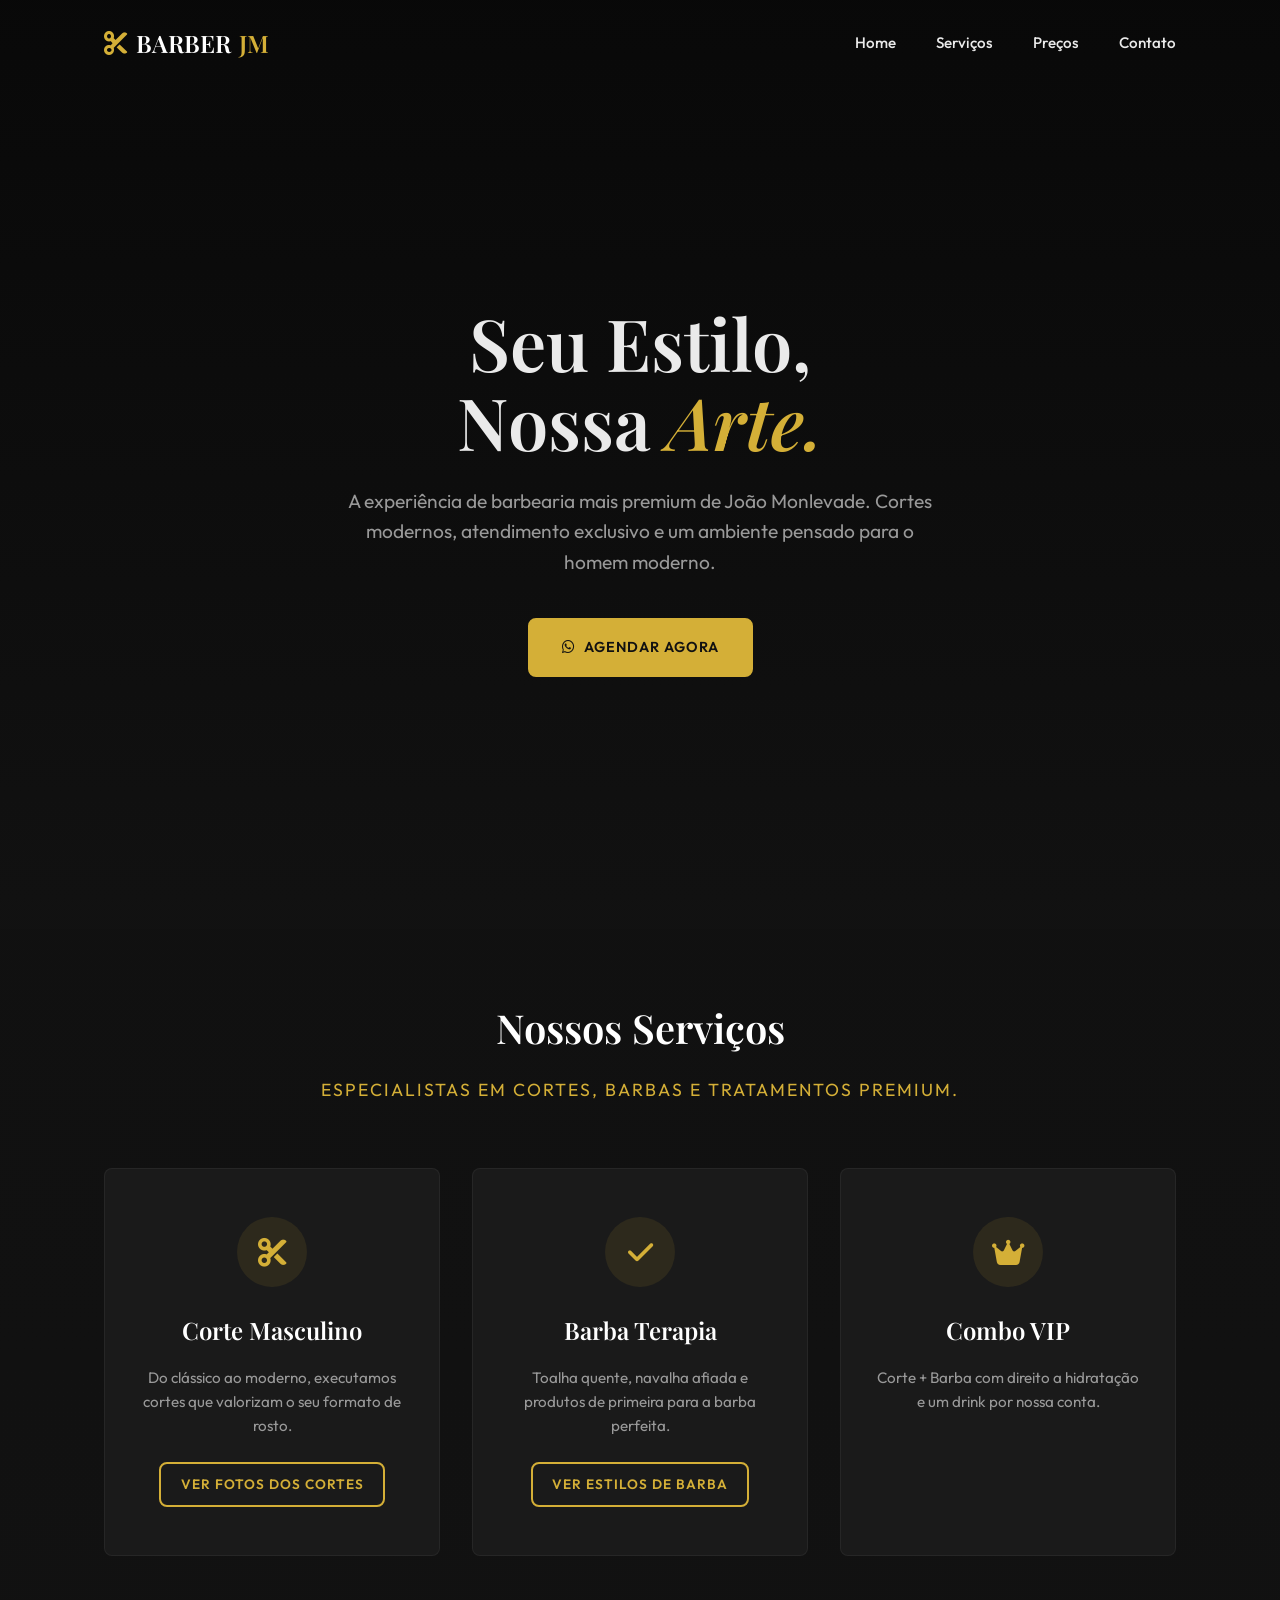
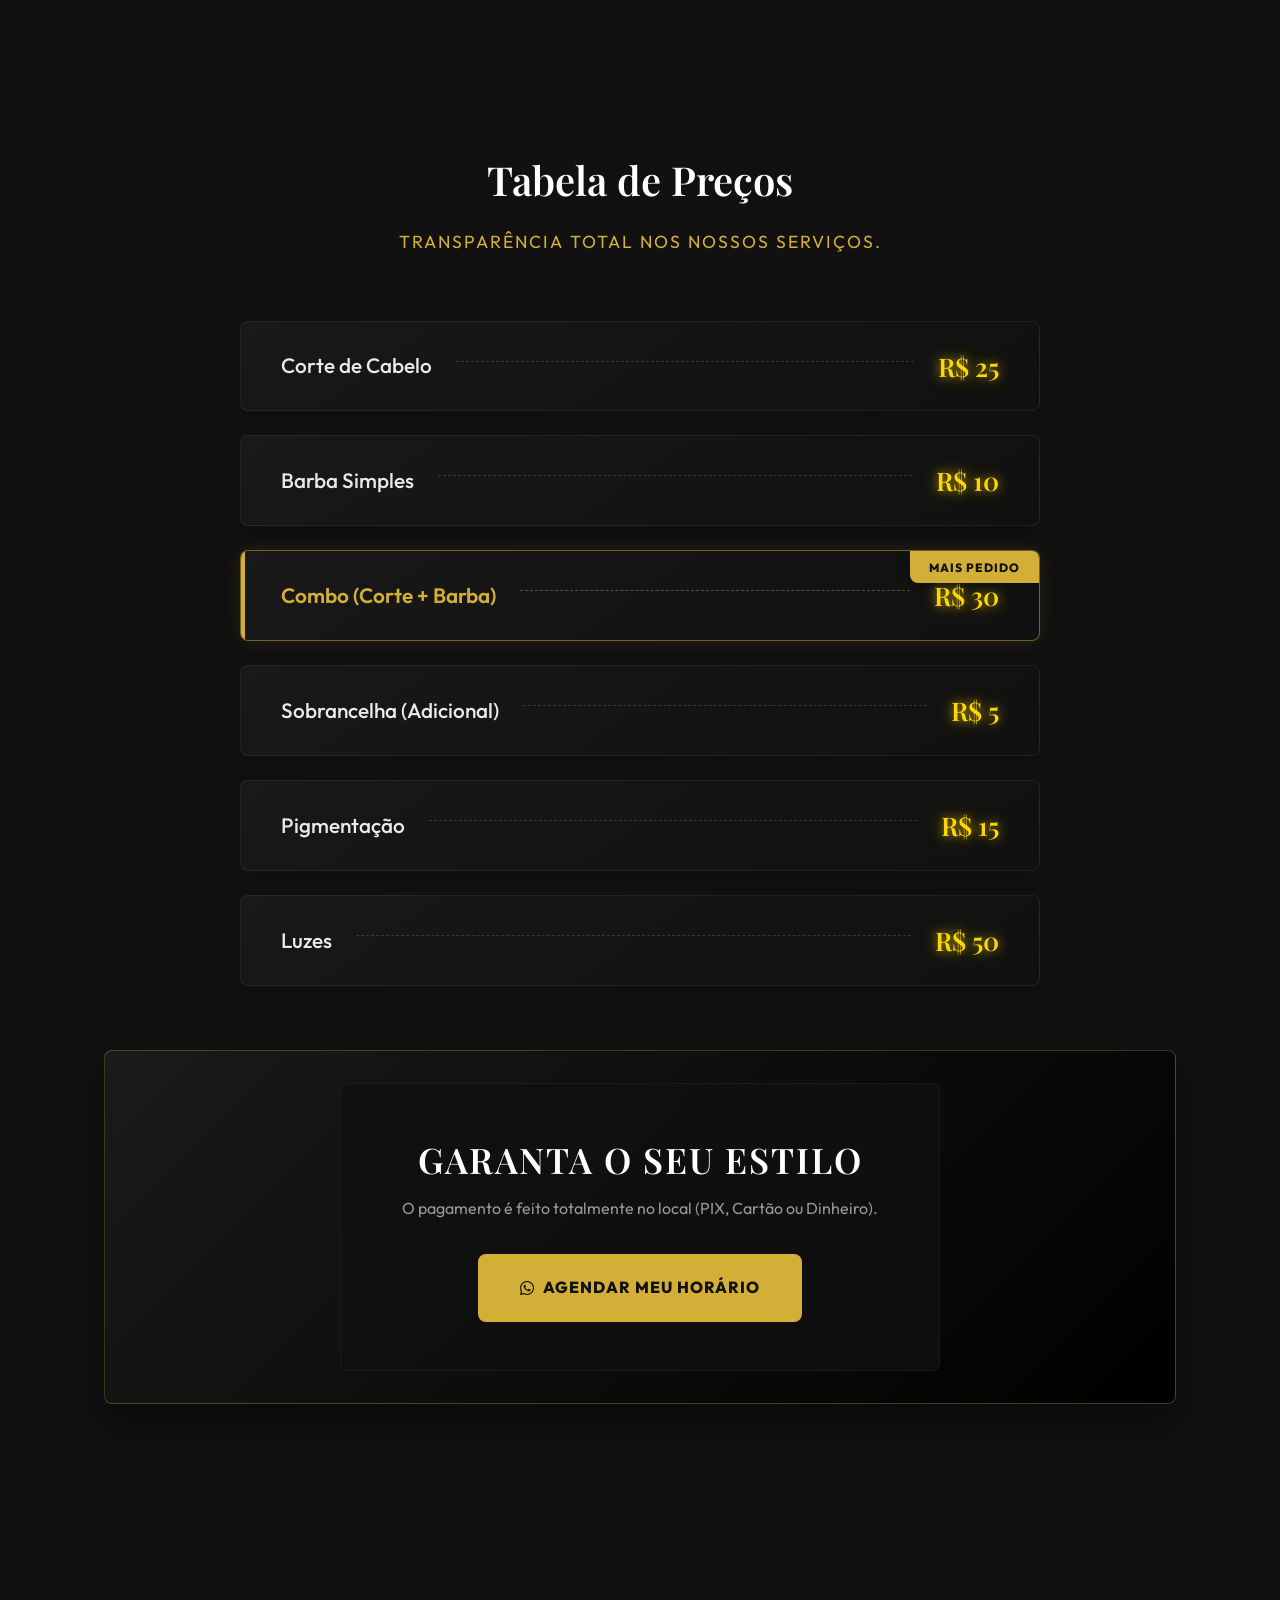
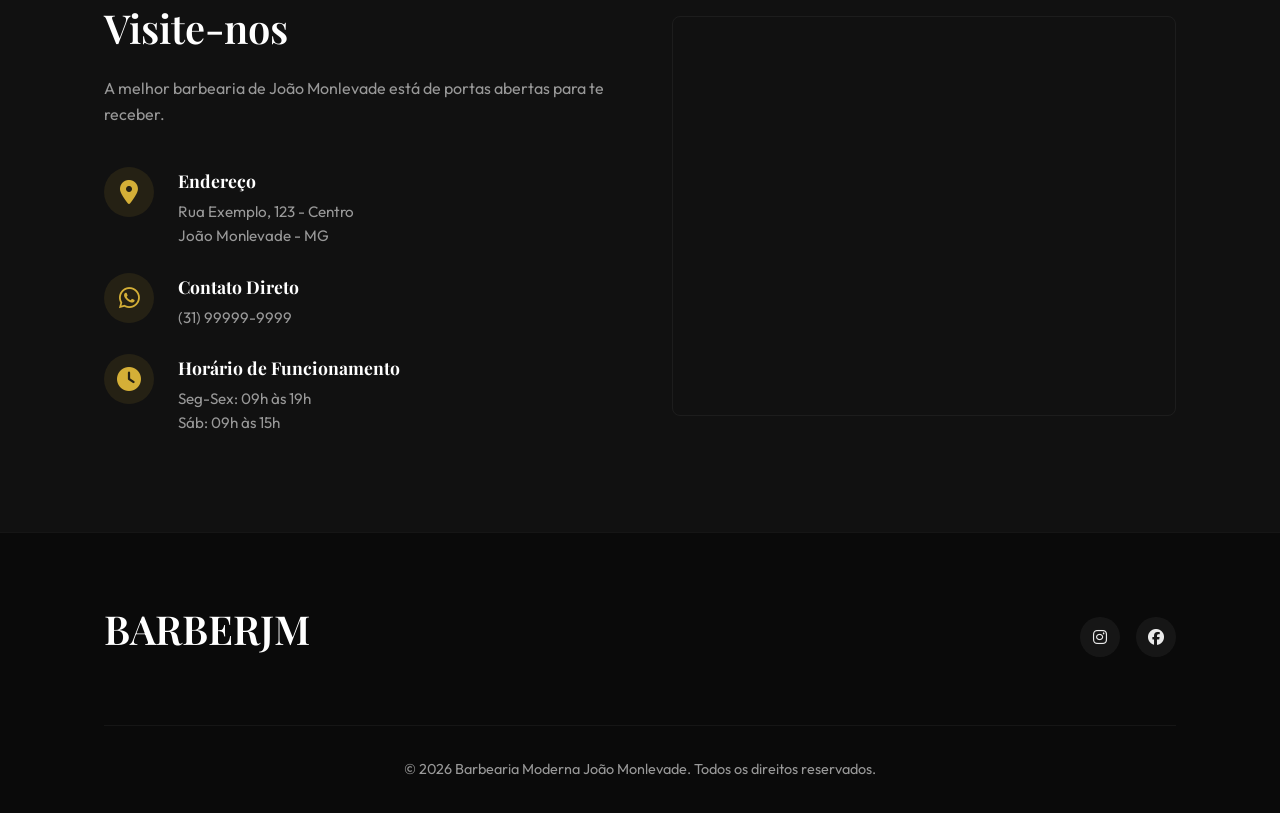
==== commit 24d382b6: "Atualizações de design: Colagem de fotos, fundo animado e botões de voltar" ====
--- a/index.html
+++ b/index.html
@@ -1,228 +1,228 @@
-<!DOCTYPE html>
-<html lang="pt-BR">
-
-<head>
-    <meta charset="UTF-8">
-    <meta name="viewport" content="width=device-width, initial-scale=1.0">
-    <meta name="description"
-        content="A melhor barbearia em João Monlevade. Cortes masculinos modernos, barba, e experiência premium. Agende já o seu horário!">
-    <meta name="keywords"
-        content="Barbearia em João Monlevade, Corte masculino João Monlevade, Barbeiro João Monlevade, Barba, Corte de Cabelo Masculino">
-    <title>Barbearia Moderna | João Monlevade</title>
-
-    <!-- Google Fonts -->
-    <link rel="preconnect" href="https://fonts.googleapis.com">
-    <link rel="preconnect" href="https://fonts.gstatic.com" crossorigin>
-    <link
-        href="https://fonts.googleapis.com/css2?family=Outfit:wght@300;400;600;800&family=Playfair+Display:ital,wght@0,600;1,600&display=swap"
-        rel="stylesheet">
-
-    <!-- Font Awesome for Icons -->
-    <link rel="stylesheet" href="https://cdnjs.cloudflare.com/ajax/libs/font-awesome/6.4.0/css/all.min.css">
-
-    <!-- Custom CSS -->
-    <link rel="stylesheet" href="css/style.css">
-</head>
-
-<body>
-    <nav class="navbar">
-        <div class="nav-container">
-            <a href="#" class="logo">
-                <i class="fa-solid fa-scissors"></i> BARBER<span>JM</span>
-            </a>
-            <ul class="nav-links">
-                <li><a href="#home">Home</a></li>
-                <li><a href="#servicos">Serviços</a></li>
-                <li><a href="#precos">Preços</a></li>
-                <li><a href="#contato">Contato</a></li>
-            </ul>
-            <div class="hamburger">
-                <i class="fa-solid fa-bars"></i>
-            </div>
-        </div>
-    </nav>
-
-    <!-- Hero Section -->
-    <section id="home" class="hero">
-        <div class="hero-bg-collage">
-            <div class="collage-img" style="background-image: url('https://i.pinimg.com/originals/bc/c2/ca/bcc2ca4f7703b77774f748e962484bab.jpg');"></div>
-            <div class="collage-img" style="background-image: url('https://i.pinimg.com/originals/2a/2f/0a/2a2f0a5578d8709d190434b858878cd6.jpg');"></div>
-            <div class="collage-img" style="background-image: url('https://i.pinimg.com/originals/ee/c0/0e/eec00ec6a2292bd1f81ddb713b83ef0c.jpg');"></div>
-            <div class="collage-img" style="background-image: url('https://i.pinimg.com/originals/c5/0f/b3/c50fb315d08be2040900ede080c931cc.jpg');"></div>
-            <div class="collage-img" style="background-image: url('https://i.pinimg.com/originals/a4/ed/f3/a4edf39de1a43923ac1eb9b00a132027.jpg');"></div>
-            <div class="collage-img" style="background-image: url('https://i.pinimg.com/originals/11/52/c9/1152c9dcd1debd8bc11acfc2153ac745.jpg');"></div>
-            <div class="collage-overlay"></div>
-        </div>
-        <div class="hero-content">
-            <h1 class="reveal-text">Seu Estilo,<br> Nossa <span>Arte.</span></h1>
-            <p class="reveal-fade">A experiência de barbearia mais premium de João Monlevade. Cortes modernos,
-                atendimento exclusivo e um ambiente pensado para o homem moderno.</p>
-            <a href="https://wa.me/5531999999999?text=Olá,%20vim%20pelo%20site%20e%20gostaria%20de%20agendar%20um%20horário!"
-                target="_blank" class="btn btn-primary reveal-fade">
-                <i class="fa-brands fa-whatsapp"></i> Agendar Agora
-            </a>
-        </div>
-    </section>
-
-    <!-- Serviços Section -->
-    <section id="servicos" class="services">
-        <div class="container">
-            <div class="section-title">
-                <h2>Nossos Serviços</h2>
-                <p>Especialistas em cortes, barbas e tratamentos premium.</p>
-            </div>
-            <div class="services-grid">
-                <div class="service-card slide-up">
-                    <div class="service-icon"><i class="fa-solid fa-cut"></i></div>
-                    <h3>Corte Masculino</h3>
-                    <p>Do clássico ao moderno, executamos cortes que valorizam o seu formato de rosto.</p>
-                    <a href="cortes.html" class="btn btn-outline" style="margin-top: 1.5rem; padding: 0.6rem 1.2rem; font-size: 0.85rem;">Ver Fotos dos Cortes</a>
-                </div>
-                <div class="service-card slide-up" style="transition-delay: 100ms;">
-                    <div class="service-icon"><i class="fa-solid fa-check"></i></div>
-                    <!-- Substituir ícone se preferir -->
-                    <h3>Barba Terapia</h3>
-                    <p>Toalha quente, navalha afiada e produtos de primeira para a barba perfeita.</p>
-                    <a href="barbas.html" class="btn btn-outline" style="margin-top: 1.5rem; padding: 0.6rem 1.2rem; font-size: 0.85rem;">Ver Estilos de Barba</a>
-                </div>
-                <div class="service-card slide-up" style="transition-delay: 200ms;">
-                    <div class="service-icon"><i class="fa-solid fa-crown"></i></div>
-                    <h3>Combo VIP</h3>
-                    <p>Corte + Barba com direito a hidratação e um drink por nossa conta.</p>
-                </div>
-            </div>
-        </div>
-    </section>
-
-    <!-- Preços Section -->
-    <section id="precos" class="pricing">
-        <div class="container">
-            <div class="section-title">
-                <h2>Tabela de Preços</h2>
-                <p>Transparência total nos nossos serviços.</p>
-            </div>
-            <div class="pricing-list">
-                <div class="price-item slide-up">
-                    <div class="price-info">
-                        <h4>Corte de Cabelo</h4>
-                        <span class="price-dots"></span>
-                        <span class="price-value highlight-price">R$ 25</span>
-                    </div>
-                </div>
-                <div class="price-item slide-up" style="transition-delay: 100ms;">
-                    <div class="price-info">
-                        <h4>Barba Simples</h4>
-                        <span class="price-dots"></span>
-                        <span class="price-value highlight-price">R$ 10</span>
-                    </div>
-                </div>
-                <div class="price-item slide-up popular-item" style="transition-delay: 200ms;">
-                    <div class="item-badge">Mais Pedido</div>
-                    <div class="price-info">
-                        <h4>Combo (Corte + Barba)</h4>
-                        <span class="price-dots"></span>
-                        <span class="price-value highlight-price">R$ 30</span>
-                    </div>
-                </div>
-                <div class="price-item slide-up" style="transition-delay: 300ms;">
-                    <div class="price-info">
-                        <h4>Sobrancelha (Adicional)</h4>
-                        <span class="price-dots"></span>
-                        <span class="price-value highlight-price">R$ 5</span>
-                    </div>
-                </div>
-                <div class="price-item slide-up" style="transition-delay: 400ms;">
-                    <div class="price-info">
-                        <h4>Pigmentação</h4>
-                        <span class="price-dots"></span>
-                        <span class="price-value highlight-price">R$ 15</span>
-                    </div>
-                </div>
-                <div class="price-item slide-up" style="transition-delay: 500ms;">
-                    <div class="price-info">
-                        <h4>Luzes</h4>
-                        <span class="price-dots"></span>
-                        <span class="price-value highlight-price">R$ 50</span>
-                    </div>
-                </div>
-            </div>
-        <div class="pricing-cta text-center slide-up agendar-highlight" style="transition-delay: 600ms;">
-            <div class="agendar-content">
-                <h3 class="agendar-title">Garanta o seu estilo</h3>
-                <p class="mb-4 text-bw">O pagamento é feito totalmente no local (PIX, Cartão ou Dinheiro).</p>
-                <a href="https://wa.me/5531999999999?text=Olá,%20vim%20pelo%20site%20e%20gostaria%20de%20agendar%20um%20horário!"
-                    target="_blank" class="btn btn-bw">
-                    <i class="fa-brands fa-whatsapp"></i> Agendar Meu Horário
-                </a>
-            </div>
-        </div>
-        </div>
-    </section>
-
-    <!-- Contato Section -->
-    <section id="contato" class="contact">
-        <div class="container">
-            <div class="contact-grid">
-                <div class="contact-info slide-up">
-                    <h2>Visite-nos</h2>
-                    <p>A melhor barbearia de João Monlevade está de portas abertas para te receber.</p>
-
-                    <ul class="contact-list">
-                        <li>
-                            <i class="fa-solid fa-location-dot"></i>
-                            <div>
-                                <strong>Endereço</strong>
-                                <p>Rua Exemplo, 123 - Centro<br>João Monlevade - MG</p>
-                            </div>
-                        </li>
-                        <li>
-                            <i class="fa-brands fa-whatsapp"></i>
-                            <div>
-                                <strong>Contato Direto</strong>
-                                <p>(31) 99999-9999</p>
-                            </div>
-                        </li>
-                        <li>
-                            <i class="fa-solid fa-clock"></i>
-                            <div>
-                                <strong>Horário de Funcionamento</strong>
-                                <p>Seg-Sex: 09h às 19h<br>Sáb: 09h às 15h</p>
-                            </div>
-                        </li>
-                    </ul>
-                </div>
-
-                <div class="contact-map slide-up" style="transition-delay: 200ms;">
-                    <!-- Placeholder for Map, using iframe for João Monlevade -->
-                    <iframe
-                        src="https://www.google.com/maps/embed?pb=!1m18!1m12!1m3!1d119932.74836692994!2d-43.250106209503484!3d-19.805567341300965!2m3!1f0!2f0!3f0!3m2!1i1024!2i768!4f13.1!3m3!1m2!1s0xa507567e7bed0f%3A0xe5a1768853f6da64!2sJo%C3%A3o%20Monlevade%2C%20MG!5e0!3m2!1spt-BR!2sbr!4v1700000000000!5m2!1spt-BR!2sbr"
-                        width="100%" height="100%" style="border:0;" allowfullscreen="" loading="lazy"
-                        referrerpolicy="no-referrer-when-downgrade"></iframe>
-                </div>
-            </div>
-        </div>
-    </section>
-
-    <!-- Footer -->
-    <footer>
-        <div class="container">
-            <div class="footer-content">
-                <div class="footer-logo">
-                    <h2>BARBER<span>JM</span></h2>
-                </div>
-                <div class="footer-social">
-                    <a href="#"><i class="fa-brands fa-instagram"></i></a>
-                    <a href="#"><i class="fa-brands fa-facebook"></i></a>
-                </div>
-            </div>
-            <div class="footer-bottom">
-                <p>&copy; 2026 Barbearia Moderna João Monlevade. Todos os direitos reservados.</p>
-            </div>
-        </div>
-    </footer>
-
-    <!-- Scripts -->
-    <script src="js/script.js"></script>
-</body>
-
+<!DOCTYPE html>
+<html lang="pt-BR">
+
+<head>
+    <meta charset="UTF-8">
+    <meta name="viewport" content="width=device-width, initial-scale=1.0">
+    <meta name="description"
+        content="A melhor barbearia em João Monlevade. Cortes masculinos modernos, barba, e experiência premium. Agende já o seu horário!">
+    <meta name="keywords"
+        content="Barbearia em João Monlevade, Corte masculino João Monlevade, Barbeiro João Monlevade, Barba, Corte de Cabelo Masculino">
+    <title>Barbearia Moderna | João Monlevade</title>
+
+    <!-- Google Fonts -->
+    <link rel="preconnect" href="https://fonts.googleapis.com">
+    <link rel="preconnect" href="https://fonts.gstatic.com" crossorigin>
+    <link
+        href="https://fonts.googleapis.com/css2?family=Outfit:wght@300;400;600;800&family=Playfair+Display:ital,wght@0,600;1,600&display=swap"
+        rel="stylesheet">
+
+    <!-- Font Awesome for Icons -->
+    <link rel="stylesheet" href="https://cdnjs.cloudflare.com/ajax/libs/font-awesome/6.4.0/css/all.min.css">
+
+    <!-- Custom CSS -->
+    <link rel="stylesheet" href="css/style.css">
+</head>
+
+<body>
+    <nav class="navbar">
+        <div class="nav-container">
+            <a href="#" class="logo">
+                <i class="fa-solid fa-scissors"></i> BARBER<span>JM</span>
+            </a>
+            <ul class="nav-links">
+                <li><a href="#home">Home</a></li>
+                <li><a href="#servicos">Serviços</a></li>
+                <li><a href="#precos">Preços</a></li>
+                <li><a href="#contato">Contato</a></li>
+            </ul>
+            <div class="hamburger">
+                <i class="fa-solid fa-bars"></i>
+            </div>
+        </div>
+    </nav>
+
+    <!-- Hero Section -->
+    <section id="home" class="hero">
+        <div class="hero-bg-collage">
+            <div class="collage-img" style="background-image: url('https://i.pinimg.com/originals/bc/c2/ca/bcc2ca4f7703b77774f748e962484bab.jpg');"></div>
+            <div class="collage-img" style="background-image: url('https://i.pinimg.com/originals/2a/2f/0a/2a2f0a5578d8709d190434b858878cd6.jpg');"></div>
+            <div class="collage-img" style="background-image: url('https://i.pinimg.com/originals/ee/c0/0e/eec00ec6a2292bd1f81ddb713b83ef0c.jpg');"></div>
+            <div class="collage-img" style="background-image: url('https://i.pinimg.com/originals/c5/0f/b3/c50fb315d08be2040900ede080c931cc.jpg');"></div>
+            <div class="collage-img" style="background-image: url('https://i.pinimg.com/originals/a4/ed/f3/a4edf39de1a43923ac1eb9b00a132027.jpg');"></div>
+            <div class="collage-img" style="background-image: url('https://i.pinimg.com/originals/11/52/c9/1152c9dcd1debd8bc11acfc2153ac745.jpg');"></div>
+            <div class="collage-overlay"></div>
+        </div>
+        <div class="hero-content">
+            <h1 class="reveal-text">Seu Estilo,<br> Nossa <span>Arte.</span></h1>
+            <p class="reveal-fade">A experiência de barbearia mais premium de João Monlevade. Cortes modernos,
+                atendimento exclusivo e um ambiente pensado para o homem moderno.</p>
+            <a href="https://wa.me/5531999999999?text=Olá,%20vim%20pelo%20site%20e%20gostaria%20de%20agendar%20um%20horário!"
+                target="_blank" class="btn btn-primary reveal-fade">
+                <i class="fa-brands fa-whatsapp"></i> Agendar Agora
+            </a>
+        </div>
+    </section>
+
+    <!-- Serviços Section -->
+    <section id="servicos" class="services">
+        <div class="container">
+            <div class="section-title">
+                <h2>Nossos Serviços</h2>
+                <p>Especialistas em cortes, barbas e tratamentos premium.</p>
+            </div>
+            <div class="services-grid">
+                <div class="service-card slide-up">
+                    <div class="service-icon"><i class="fa-solid fa-cut"></i></div>
+                    <h3>Corte Masculino</h3>
+                    <p>Do clássico ao moderno, executamos cortes que valorizam o seu formato de rosto.</p>
+                    <a href="cortes.html" class="btn btn-outline" style="margin-top: 1.5rem; padding: 0.6rem 1.2rem; font-size: 0.85rem;">Ver Fotos dos Cortes</a>
+                </div>
+                <div class="service-card slide-up" style="transition-delay: 100ms;">
+                    <div class="service-icon"><i class="fa-solid fa-check"></i></div>
+                    <!-- Substituir ícone se preferir -->
+                    <h3>Barba Terapia</h3>
+                    <p>Toalha quente, navalha afiada e produtos de primeira para a barba perfeita.</p>
+                    <a href="barbas.html" class="btn btn-outline" style="margin-top: 1.5rem; padding: 0.6rem 1.2rem; font-size: 0.85rem;">Ver Estilos de Barba</a>
+                </div>
+                <div class="service-card slide-up" style="transition-delay: 200ms;">
+                    <div class="service-icon"><i class="fa-solid fa-crown"></i></div>
+                    <h3>Combo VIP</h3>
+                    <p>Corte + Barba com direito a hidratação e um drink por nossa conta.</p>
+                </div>
+            </div>
+        </div>
+    </section>
+
+    <!-- Preços Section -->
+    <section id="precos" class="pricing">
+        <div class="container">
+            <div class="section-title">
+                <h2>Tabela de Preços</h2>
+                <p>Transparência total nos nossos serviços.</p>
+            </div>
+            <div class="pricing-list">
+                <div class="price-item slide-up">
+                    <div class="price-info">
+                        <h4>Corte de Cabelo</h4>
+                        <span class="price-dots"></span>
+                        <span class="price-value highlight-price">R$ 25</span>
+                    </div>
+                </div>
+                <div class="price-item slide-up" style="transition-delay: 100ms;">
+                    <div class="price-info">
+                        <h4>Barba Simples</h4>
+                        <span class="price-dots"></span>
+                        <span class="price-value highlight-price">R$ 10</span>
+                    </div>
+                </div>
+                <div class="price-item slide-up popular-item" style="transition-delay: 200ms;">
+                    <div class="item-badge">Mais Pedido</div>
+                    <div class="price-info">
+                        <h4>Combo (Corte + Barba)</h4>
+                        <span class="price-dots"></span>
+                        <span class="price-value highlight-price">R$ 30</span>
+                    </div>
+                </div>
+                <div class="price-item slide-up" style="transition-delay: 300ms;">
+                    <div class="price-info">
+                        <h4>Sobrancelha (Adicional)</h4>
+                        <span class="price-dots"></span>
+                        <span class="price-value highlight-price">R$ 5</span>
+                    </div>
+                </div>
+                <div class="price-item slide-up" style="transition-delay: 400ms;">
+                    <div class="price-info">
+                        <h4>Pigmentação</h4>
+                        <span class="price-dots"></span>
+                        <span class="price-value highlight-price">R$ 15</span>
+                    </div>
+                </div>
+                <div class="price-item slide-up" style="transition-delay: 500ms;">
+                    <div class="price-info">
+                        <h4>Luzes</h4>
+                        <span class="price-dots"></span>
+                        <span class="price-value highlight-price">R$ 50</span>
+                    </div>
+                </div>
+            </div>
+        <div class="pricing-cta text-center slide-up agendar-highlight" style="transition-delay: 600ms;">
+            <div class="agendar-content">
+                <h3 class="agendar-title">Garanta o seu estilo</h3>
+                <p class="mb-4 text-bw">O pagamento é feito totalmente no local (PIX, Cartão ou Dinheiro).</p>
+                <a href="https://wa.me/5531999999999?text=Olá,%20vim%20pelo%20site%20e%20gostaria%20de%20agendar%20um%20horário!"
+                    target="_blank" class="btn btn-bw">
+                    <i class="fa-brands fa-whatsapp"></i> Agendar Meu Horário
+                </a>
+            </div>
+        </div>
+        </div>
+    </section>
+
+    <!-- Contato Section -->
+    <section id="contato" class="contact">
+        <div class="container">
+            <div class="contact-grid">
+                <div class="contact-info slide-up">
+                    <h2>Visite-nos</h2>
+                    <p>A melhor barbearia de João Monlevade está de portas abertas para te receber.</p>
+
+                    <ul class="contact-list">
+                        <li>
+                            <i class="fa-solid fa-location-dot"></i>
+                            <div>
+                                <strong>Endereço</strong>
+                                <p>Rua Exemplo, 123 - Centro<br>João Monlevade - MG</p>
+                            </div>
+                        </li>
+                        <li>
+                            <i class="fa-brands fa-whatsapp"></i>
+                            <div>
+                                <strong>Contato Direto</strong>
+                                <p>(31) 99999-9999</p>
+                            </div>
+                        </li>
+                        <li>
+                            <i class="fa-solid fa-clock"></i>
+                            <div>
+                                <strong>Horário de Funcionamento</strong>
+                                <p>Seg-Sex: 09h às 19h<br>Sáb: 09h às 15h</p>
+                            </div>
+                        </li>
+                    </ul>
+                </div>
+
+                <div class="contact-map slide-up" style="transition-delay: 200ms;">
+                    <!-- Placeholder for Map, using iframe for João Monlevade -->
+                    <iframe
+                        src="https://www.google.com/maps/embed?pb=!1m18!1m12!1m3!1d119932.74836692994!2d-43.250106209503484!3d-19.805567341300965!2m3!1f0!2f0!3f0!3m2!1i1024!2i768!4f13.1!3m3!1m2!1s0xa507567e7bed0f%3A0xe5a1768853f6da64!2sJo%C3%A3o%20Monlevade%2C%20MG!5e0!3m2!1spt-BR!2sbr!4v1700000000000!5m2!1spt-BR!2sbr"
+                        width="100%" height="100%" style="border:0;" allowfullscreen="" loading="lazy"
+                        referrerpolicy="no-referrer-when-downgrade"></iframe>
+                </div>
+            </div>
+        </div>
+    </section>
+
+    <!-- Footer -->
+    <footer>
+        <div class="container">
+            <div class="footer-content">
+                <div class="footer-logo">
+                    <h2>BARBER<span>JM</span></h2>
+                </div>
+                <div class="footer-social">
+                    <a href="#"><i class="fa-brands fa-instagram"></i></a>
+                    <a href="#"><i class="fa-brands fa-facebook"></i></a>
+                </div>
+            </div>
+            <div class="footer-bottom">
+                <p>&copy; 2026 Barbearia Moderna João Monlevade. Todos os direitos reservados.</p>
+            </div>
+        </div>
+    </footer>
+
+    <!-- Scripts -->
+    <script src="js/script.js"></script>
+</body>
+
 </html>
--- a/css/style.css
+++ b/css/style.css
@@ -153,6 +153,41 @@
     color: var(--color-primary);
 }
 
+.btn-back {
+    position: fixed;
+    top: 25px;
+    left: 25px;
+    z-index: 2000;
+    width: 40px;
+    height: 40px;
+    background: var(--color-accent);
+    color: var(--color-primary);
+    display: flex;
+    align-items: center;
+    justify-content: center;
+    border-radius: 50%;
+    font-size: 1.1rem;
+    box-shadow: 0 4px 15px rgba(0,0,0,0.3);
+    transition: var(--transition);
+}
+
+.btn-back:hover {
+    transform: scale(1.1);
+    background: #FFF;
+    color: var(--color-primary);
+}
+
+@media screen and (max-width: 768px) {
+    .btn-back {
+        top: 15px;
+        left: 15px;
+        width: 35px;
+        height: 35px;
+        font-size: 1rem;
+    }
+}
+
+
 /* =========================================
    NAVIGATION (NAVBAR)
 ========================================== */
@@ -244,22 +279,60 @@
     justify-content: center;
     text-align: center;
     position: relative;
-    background: linear-gradient(rgba(0,0,0,0.4), rgba(17,17,17,1)), url('../hero-bg.png') center/cover no-repeat;
     padding-top: 80px;
-}
-
-/* Fallback gradient if image not found */
-.hero::before {
-    content: '';
+    overflow: hidden; /* Para conter o movimento das fotos */
+}
+
+/* Background Collage */
+.hero-bg-collage {
+    position: absolute;
+    top: 0;
+    left: 0;
+    width: 100%;
+    height: 100%;
+    display: grid;
+    grid-template-columns: repeat(3, 1fr);
+    grid-template-rows: repeat(2, 1fr);
+    z-index: 0;
+    background: #111;
+}
+
+.collage-img {
+    width: 100%;
+    height: 100%;
+    background-size: cover;
+    background-position: center;
+    filter: brightness(0.7) grayscale(0.2); /* Menos chamativo conforme pedido */
+    animation: slow-zoom 20s infinite alternate ease-in-out;
+}
+
+/* Escalonar delays para um movimento mais orgânico */
+.collage-img:nth-child(2) { animation-delay: -3s; }
+.collage-img:nth-child(3) { animation-delay: -7s; }
+.collage-img:nth-child(4) { animation-delay: -12s; }
+.collage-img:nth-child(5) { animation-delay: -15s; }
+.collage-img:nth-child(6) { animation-delay: -1s; }
+
+@keyframes slow-zoom {
+    0% { transform: scale(1); }
+    100% { transform: scale(1.15) translate(1%, 1%); }
+}
+
+.collage-overlay {
     position: absolute;
     inset: 0;
-    background: radial-gradient(circle, rgba(212,175,55,0.05) 0%, rgba(17,17,17,1) 80%);
+    /* Somente o degradê para legibilidade do texto */
+    background: linear-gradient(
+        to bottom,
+        rgba(0, 0, 0, 0.5) 0%,
+        rgba(17, 17, 17, 0.8) 100%
+    );
     z-index: 1;
 }
 
 .hero-content {
     position: relative;
-    z-index: 2;
+    z-index: 10;
     max-width: 800px;
     padding: 0 5%;
 }
@@ -289,7 +362,9 @@
 ========================================== */
 .services {
     padding: 6rem 0;
-    background-color: var(--color-primary);
+    background: linear-gradient(rgba(17, 17, 17, 0.85), rgba(17, 17, 17, 0.9)), 
+                url('https://i.pinimg.com/originals/c0/e0/4b/c0e04b654328e030a52f6b77b3332b6a.jpg') center/cover no-repeat fixed;
+    position: relative;
 }
 
 .services-grid {
@@ -348,7 +423,9 @@
 ========================================== */
 .pricing {
     padding: 6rem 0;
-    background-color: var(--color-primary-light);
+    background: linear-gradient(rgba(17, 17, 17, 0.85), rgba(17, 17, 17, 0.9)), 
+                url('https://i.pinimg.com/originals/c0/e0/4b/c0e04b654328e030a52f6b77b3332b6a.jpg') center/cover no-repeat fixed;
+    position: relative;
 }
 
 .pricing-list {
@@ -357,36 +434,114 @@
 }
 
 .price-item {
-    margin-bottom: 2rem;
+    margin-bottom: 1.5rem;
+    background: linear-gradient(145deg, rgba(26, 26, 26, 0.9), rgba(17, 17, 17, 0.9));
+    padding: 1.5rem 2.5rem;
+    border-radius: var(--border-radius);
+    border: 1px solid rgba(212, 175, 55, 0.1);
+    box-shadow: 0 4px 15px rgba(0, 0, 0, 0.2);
+    transition: var(--transition);
+    position: relative;
+    overflow: hidden;
+    display: flex;
+    flex-direction: column;
+}
+
+.price-item:hover {
+    transform: translateY(-5px);
+    border-color: var(--color-accent);
+    box-shadow: 0 10px 30px rgba(212, 175, 55, 0.15);
+    background: linear-gradient(145deg, rgba(30, 30, 30, 0.9), rgba(20, 20, 20, 0.9));
+}
+
+.price-item::before {
+    content: '';
+    position: absolute;
+    left: 0;
+    top: 0;
+    bottom: 0;
+    width: 4px;
+    background: var(--color-accent);
+    transform: scaleY(0);
+    transition: transform 0.4s cubic-bezier(0.4, 0, 0.2, 1);
+    transform-origin: bottom;
+}
+
+.price-item:hover::before {
+    transform: scaleY(1);
+    transform-origin: top;
 }
 
 .price-info {
     display: flex;
     align-items: center;
-    margin-bottom: 0.5rem;
+    margin-bottom: 0;
 }
 
 .price-info h4 {
     font-size: 1.3rem;
     font-family: var(--font-body);
-    font-weight: 400;
+    font-weight: 500;
     white-space: nowrap;
+    position: relative;
+    z-index: 2;
 }
 
 .price-dots {
     flex-grow: 1;
-    border-bottom: 1px dashed rgba(255,255,255,0.2);
-    margin: 0 1rem;
+    border-bottom: 1px dashed rgba(255,255,255,0.15);
+    margin: 0 1.5rem;
     position: relative;
     top: -5px;
+    transition: var(--transition);
+}
+
+.price-item:hover .price-dots {
+    border-bottom: 1px dashed rgba(212, 175, 55, 0.5);
 }
 
 .price-value {
     font-family: var(--font-heading);
-    font-size: 1.5rem;
+    font-size: 1.6rem;
     color: var(--color-accent);
     font-weight: 600;
     white-space: nowrap;
+    position: relative;
+    z-index: 2;
+}
+
+.popular-item {
+    border-color: rgba(212, 175, 55, 0.5);
+    box-shadow: 0 0 20px rgba(212, 175, 55, 0.1);
+}
+
+.popular-item::before {
+    transform: scaleY(1);
+}
+
+.popular-item .price-info h4 {
+    color: var(--color-accent);
+    font-weight: 600;
+}
+
+.popular-item .price-dots {
+    border-bottom: 1px dashed rgba(212, 175, 55, 0.4);
+}
+
+.item-badge {
+    position: absolute;
+    top: 0;
+    right: 0;
+    background: var(--color-accent);
+    color: var(--color-primary);
+    font-size: 0.75rem;
+    font-weight: 800;
+    padding: 0.4rem 1.2rem;
+    border-bottom-left-radius: var(--border-radius);
+    text-transform: uppercase;
+    letter-spacing: 1px;
+    z-index: 10;
+    box-shadow: -2px 2px 10px rgba(0,0,0,0.2);
 }
 
 /* DESTAQUE DE VALORES (CHAMATIVO) */
@@ -677,10 +832,13 @@
     .btn { width: 100%; padding: 1rem; }
     .price-info { flex-direction: column; align-items: flex-start; }
     .price-dots { display: none; }
-    .price-value { margin-top: 0.5rem; align-self: flex-start; }
+    .price-value { margin-top: 0.8rem; align-self: flex-start; }
     .price-item {
-        background: rgba(255,255,255,0.02);
-        padding: 1rem;
-        border-radius: var(--border-radius);
+        padding: 1.2rem 1.5rem;
+        margin-bottom: 1rem;
     }
-}
+    .item-badge {
+        font-size: 0.65rem;
+        padding: 0.3rem 0.8rem;
+    }
+}
